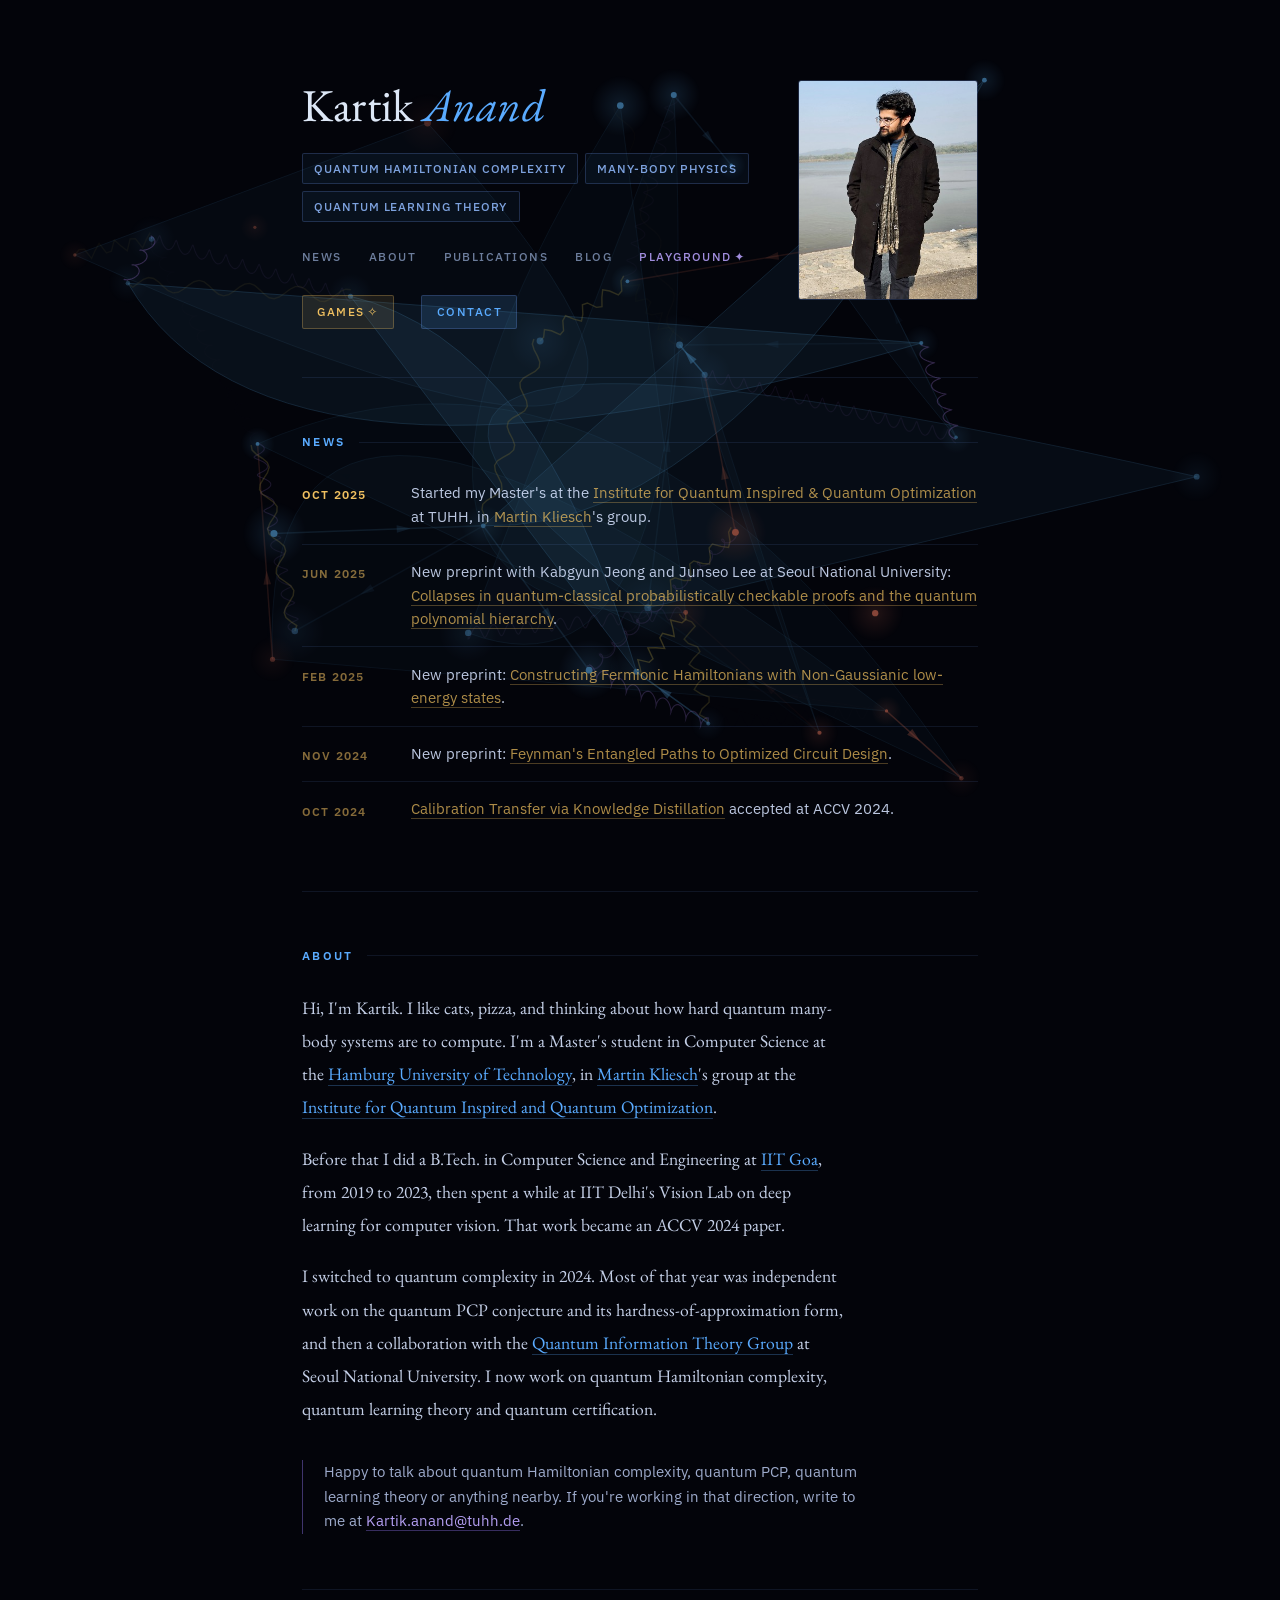
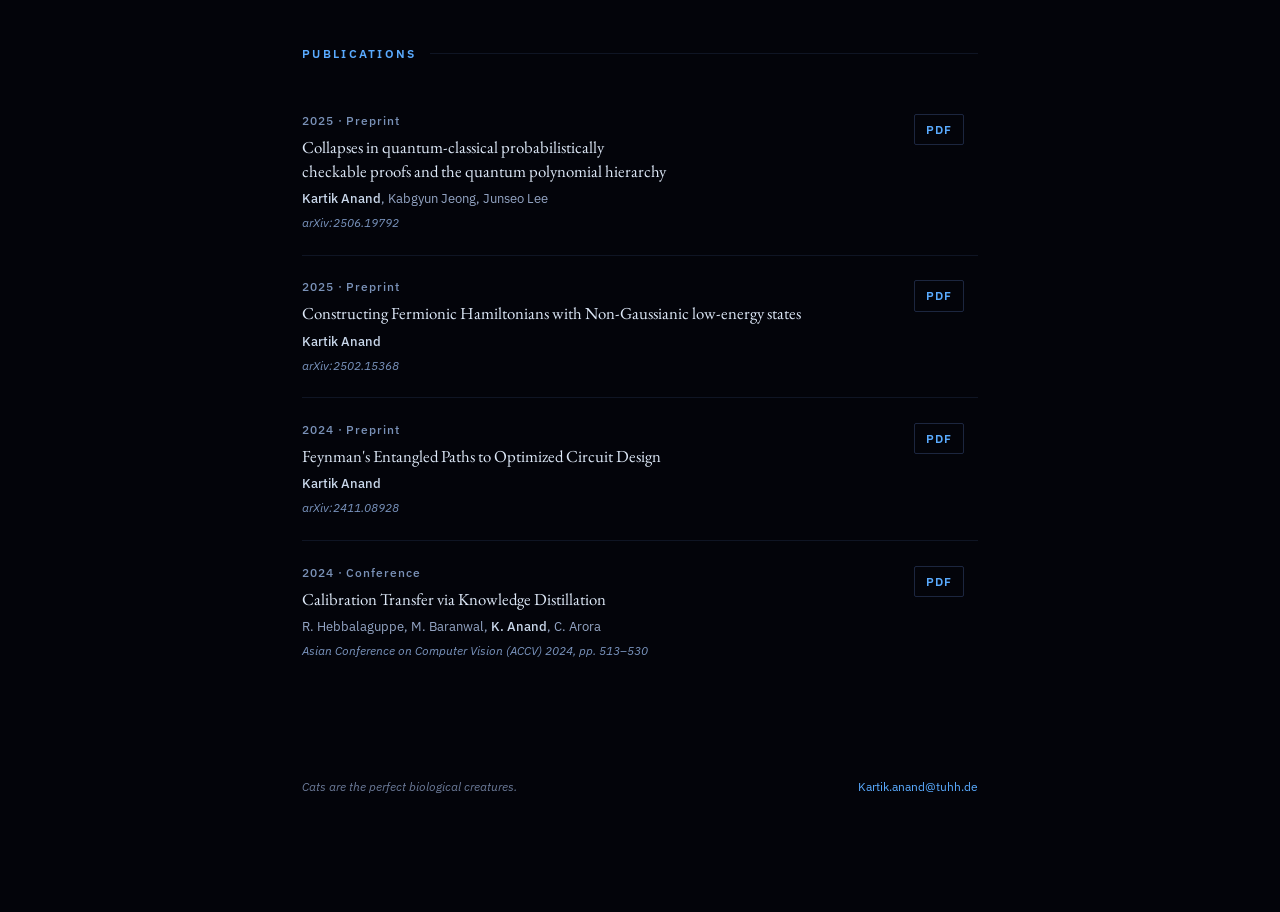
==== index.html @ d0d781cf "Rebuild the homepage around a dated news ledger Replace the five amber news cards with a two-column " ====
<!DOCTYPE html>
<html lang="en">
<head>
<meta charset="UTF-8">
<meta name="viewport" content="width=device-width, initial-scale=1.0">
<title>Kartik Anand · Quantum Complexity Theory</title>
<meta name="description" content="Kartik Anand, Master's student at TUHH in Martin Kliesch's group, working on quantum Hamiltonian complexity, quantum learning theory and quantum certification.">
<link rel="canonical" href="https://k-styles.github.io/">
<meta property="og:type" content="profile">
<meta property="og:title" content="Kartik Anand · Quantum Complexity Theory">
<meta property="og:description" content="Quantum Hamiltonian complexity, quantum learning theory and quantum certification. Master's student at TUHH.">
<meta property="og:url" content="https://k-styles.github.io/">
<meta property="og:image" content="https://k-styles.github.io/avatar.jpg">
<meta name="twitter:card" content="summary">
<link rel="icon" href="data:image/svg+xml,%3Csvg xmlns='http://www.w3.org/2000/svg' viewBox='0 0 32 32'%3E%3Ccircle cx='16' cy='16' r='15' fill='%2303040a'/%3E%3Ccircle cx='16' cy='16' r='3' fill='%235aabff'/%3E%3Cellipse cx='16' cy='16' rx='13' ry='5.5' fill='none' stroke='%235aabff' stroke-opacity='.55'/%3E%3Cellipse cx='16' cy='16' rx='13' ry='5.5' fill='none' stroke='%239c7cff' stroke-opacity='.55' transform='rotate(60 16 16)'/%3E%3Cellipse cx='16' cy='16' rx='13' ry='5.5' fill='none' stroke='%239c7cff' stroke-opacity='.35' transform='rotate(-60 16 16)'/%3E%3C/svg%3E">
<link rel="preconnect" href="https://fonts.googleapis.com">
<link rel="preconnect" href="https://fonts.gstatic.com" crossorigin>
<link href="https://fonts.googleapis.com/css2?family=EB+Garamond:ital,wght@0,400;0,500;0,600;1,400;1,500&family=IBM+Plex+Sans:ital,wght@0,300;0,400;0,500;0,600;1,400&family=IBM+Plex+Mono:wght@400;500&display=swap" rel="stylesheet">
<style>
*, *::before, *::after { box-sizing: border-box; margin: 0; padding: 0; }

:root {
  /* surface */
  --void: #03040a;
  --rule: rgba(120,160,255,0.11);
  --rule-bright: rgba(120,160,255,0.22);
  --rule-strong: rgba(120,160,255,0.38);

  /* ink: every value below clears 4.5:1 on --void */
  --star-bright: rgba(228,240,255,0.97);
  --star: rgba(215,228,255,0.92);
  --muted: rgba(172,197,242,0.62);

  /* accent */
  --quantum: #5aabff;
  --quantum-dim: rgba(90,171,255,0.15);
  --entangle: #9c7cff;
  --amber: #f0c060;
  --amber-soft: rgba(240,192,96,0.72);

  --serif: 'EB Garamond', Georgia, serif;
  --sans: 'IBM Plex Sans', system-ui, sans-serif;

  /* 11.52px: the floor for anything a reader has to act on or read */
  --micro: 0.72rem;

  --ease-out: cubic-bezier(0.16, 1, 0.3, 1);
}

html {
  scroll-behavior: smooth;
  caret-color: var(--quantum);
  scrollbar-color: rgba(90,171,255,0.28) var(--void);
  scrollbar-width: thin;
}

body {
  background: var(--void);
  color: var(--star);
  font-family: var(--sans);
  font-size: 15px;
  line-height: 1.7;
  min-height: 100vh;

  -webkit-font-smoothing: antialiased;
}

::selection { background: rgba(90,171,255,0.3); color: #f1f7ff; }

:focus-visible {
  outline: 2px solid var(--quantum);
  outline-offset: 3px;
  border-radius: 2px;
}

a { text-underline-offset: 0.18em; }

.skip-link {
  position: absolute;
  left: 1rem;
  top: -3rem;
  z-index: 10;
  padding: 0.5rem 0.9rem;
  font-size: var(--micro);
  letter-spacing: 0.1em;
  text-transform: uppercase;
  color: var(--quantum);
  background: #070b16;
  border: 1px solid var(--rule-strong);
  border-radius: 3px;
  text-decoration: none;
  transition: top 0.2s var(--ease-out);
}
.skip-link:focus { top: 1rem; }

#feynman-canvas {
  position: fixed;
  top: 0; left: 0;
  width: 100%; height: 100%;
  z-index: 0;
  pointer-events: none;
  opacity: 0.52;
}

.wrapper {
  position: relative;
  z-index: 1;
  max-width: 740px;
  margin: 0 auto;
  padding: 0 2rem 6rem;
}

/* ── HEADER ── */
header {
  padding: 5rem 0 3rem;
  border-bottom: 1px solid var(--rule);
}

.header-inner {
  display: grid;
  grid-template-columns: 1fr auto;
  gap: 2.4rem;
  align-items: start;
}

.name {
  font-family: var(--serif);
  font-size: 2.85rem;
  font-weight: 400;
  letter-spacing: 0.005em;
  color: var(--star-bright);
  line-height: 1.12;
}

.name em {
  font-style: italic;
  color: var(--quantum);
}

.photo-slot {
  width: 180px;
  height: 220px;
  border-radius: 3px;
  border: 1px solid var(--rule-bright);
  overflow: hidden;
  flex-shrink: 0;
}

.photo-slot img {
  width: 100%;
  height: 100%;
  object-fit: cover;
  display: block;
  filter: saturate(0.85) contrast(1.04);
}

.research-tags {
  display: flex;
  flex-wrap: wrap;
  gap: 0.45rem;
  margin-top: 1.4rem;
}

.tag {
  font-size: var(--micro);
  font-weight: 500;
  letter-spacing: 0.08em;
  text-transform: uppercase;
  padding: 0.28rem 0.7rem;
  border: 1px solid var(--rule-bright);
  border-radius: 2px;
  color: rgba(146,186,255,0.86);
  background: rgba(90,171,255,0.05);
}

nav {
  display: flex;
  align-items: center;
  gap: 1.7rem;
  padding: 1.6rem 0 0;
  flex-wrap: wrap;
}
nav a {
  font-size: 0.76rem;
  font-weight: 500;
  letter-spacing: 0.12em;
  text-transform: uppercase;
  color: var(--muted);
  text-decoration: none;
  transition: color 0.2s;
}
nav a:hover { color: var(--quantum); }
nav a.nav-fun { color: rgba(186,163,255,0.86); }
nav a.nav-fun:hover { color: var(--entangle); }

/* Games and Contact share one pill geometry so they read as the same kind of
   control. Games keeps the warm accent; Contact keeps the blue. */
nav a.nav-games,
nav a.nav-contact {
  border: 1px solid var(--rule-bright);
  border-radius: 2px;
  padding: 0.35rem 0.9rem;
  transition: background 0.2s, border-color 0.2s, color 0.2s;
}
nav a.nav-games {
  color: var(--amber);
  border-color: rgba(240,192,96,0.28);
  background: rgba(240,192,96,0.10);
}
nav a.nav-games:hover {
  background: rgba(240,192,96,0.2);
  border-color: rgba(240,192,96,0.55);
  color: #ffe0a8;
}
nav a.nav-contact {
  color: var(--quantum);
  background: var(--quantum-dim);
}
nav a.nav-contact:hover {
  background: rgba(90,171,255,0.28);
  border-color: var(--quantum);
  color: #dbeeff;
}

/* ── SECTIONS ── */
section {
  padding: 3.4rem 0;
  border-bottom: 1px solid var(--rule);
}
section:last-of-type { border-bottom: none; }

.section-label {
  font-family: var(--sans);
  font-size: var(--micro);
  font-weight: 600;
  letter-spacing: 0.2em;
  text-transform: uppercase;
  color: var(--quantum);
  margin-bottom: 1.6rem;
  display: flex;
  align-items: center;
  gap: 0.85rem;
}
.section-label::after {
  content: '';
  height: 1px;
  flex: 1;
  background: var(--rule);
}

/* ── NEWS ──
   A dated ledger, not a stack of boxes. The date column is the structure;
   amber marks recency and fades as entries get older. */
.news { list-style: none; }

.news li {
  display: grid;
  grid-template-columns: 5.4rem 1fr;
  gap: 0 1.4rem;
  padding: 0.95rem 0;
  border-top: 1px solid var(--rule);
}
.news li:first-child { border-top: none; padding-top: 0.2rem; }

.news-date {
  font-size: var(--micro);
  font-weight: 600;
  letter-spacing: 0.1em;
  text-transform: uppercase;
  font-variant-numeric: tabular-nums;
  color: rgba(240,192,96,0.55);
  white-space: nowrap;
  padding-top: 0.28rem;
}
.news li:first-child .news-date { color: var(--amber); }

.news-text {
  font-size: 0.92rem;
  color: rgba(215,228,255,0.87);
  line-height: 1.62;
}
.news-text a {
  color: var(--amber-soft);
  text-decoration: none;
  border-bottom: 1px solid rgba(240,192,96,0.3);
  transition: color 0.2s, border-color 0.2s;
}
.news-text a:hover { color: var(--amber); border-color: var(--amber); }

/* ── ABOUT ── */
.about-body {
  font-family: var(--serif);
  font-size: 1.1rem;
  line-height: 1.88;
  color: rgba(217,230,255,0.9);
  max-width: 68ch;
}
.about-body p + p { margin-top: 1.15rem; }
.about-body a {
  color: var(--quantum);
  text-decoration: none;
  border-bottom: 1px solid rgba(90,171,255,0.28);
  transition: border-color 0.2s;
}
.about-body a:hover { border-color: var(--quantum); }

.collab {
  margin-top: 2.2rem;
  padding-left: 1.3rem;
  border-left: 1px solid rgba(156,124,255,0.4);
  font-size: 0.92rem;
  line-height: 1.68;
  color: rgba(192,208,246,0.82);
  max-width: 62ch;
}
.collab a {
  color: rgba(190,168,255,0.95);
  text-decoration: none;
  border-bottom: 1px solid rgba(156,124,255,0.35);
  transition: border-color 0.2s;
}
.collab a:hover { border-color: var(--entangle); }

/* ── PUBLICATIONS ── */
.pub-item {
  padding: 1.35rem 0.9rem 1.35rem 0;
  border-bottom: 1px solid var(--rule);
  display: grid;
  grid-template-columns: 1fr auto;
  gap: 0.5rem 1.4rem;
  align-items: start;
  transition: background 0.25s;
}
.pub-item:last-child { border-bottom: none; }
.pub-item:hover { background: rgba(90,171,255,0.035); }

.pub-year {
  font-size: var(--micro);
  font-weight: 500;
  letter-spacing: 0.08em;
  font-variant-numeric: tabular-nums;
  color: rgba(163,193,243,0.75);
  margin-bottom: 0.35rem;
}
.pub-title {
  font-family: var(--serif);
  font-size: 1.05rem;
  color: var(--star-bright);
  line-height: 1.42;
  text-decoration: none;
  display: block;
  margin-bottom: 0.34rem;
  transition: color 0.2s;
  text-wrap: balance;
}
.pub-title:hover { color: var(--quantum); }

.pub-authors {
  font-size: 0.82rem;
  color: rgba(190,212,250,0.78);
  line-height: 1.45;
}
.pub-authors strong {
  color: rgba(219,234,255,0.92);
  font-weight: 500;
}
.pub-venue {
  font-size: 0.78rem;
  color: rgba(152,185,236,0.8);
  margin-top: 0.24rem;
  font-style: italic;
  font-variant-numeric: tabular-nums;
}

.pdf-link {
  font-size: var(--micro);
  font-weight: 600;
  letter-spacing: 0.1em;
  text-transform: uppercase;
  color: var(--quantum);
  text-decoration: none;
  border: 1px solid var(--rule-bright);
  padding: 0.3rem 0.66rem;
  border-radius: 2px;
  white-space: nowrap;
  transition: background 0.2s, border-color 0.2s;
  align-self: start;
  margin-top: 0.2rem;
}
.pdf-link:hover {
  background: var(--quantum-dim);
  border-color: var(--quantum);
}

/* ── FOOTER ── */
footer {
  padding: 2.4rem 0 1.2rem;
  display: flex;
  justify-content: space-between;
  align-items: baseline;
  flex-wrap: wrap;
  gap: 0.8rem;
  font-size: 0.78rem;
  color: rgba(172,197,242,0.62);
}
footer a { color: var(--quantum); text-decoration: none; border-bottom: 1px solid transparent; }
footer a:hover { border-color: var(--quantum); }
.cat-note { font-style: italic; }

::-webkit-scrollbar { width: 5px; }
::-webkit-scrollbar-track { background: var(--void); }
::-webkit-scrollbar-thumb { background: rgba(90,171,255,0.28); border-radius: 3px; }
::-webkit-scrollbar-thumb:hover { background: rgba(90,171,255,0.45); }

/* One authored entrance, on the masthead only. */
@keyframes rise {
  from { opacity: 0; transform: translateY(14px); }
  to   { opacity: 1; transform: none; }
}
header > .header-inner { animation: rise 0.9s var(--ease-out) both; }

@media (max-width: 580px) {
  /* The field has the same 34 vertices whatever the viewport, so it reads far
     denser behind a phone-width column. */
  #feynman-canvas { opacity: 0.32; }
  .wrapper { padding: 0 1.25rem 4rem; }
  .header-inner { grid-template-columns: 1fr; }
  header { padding-top: 3.2rem; }
  .photo-slot { display: none; }
  .name { font-size: 2.1rem; }
  nav { gap: 1.1rem 1.4rem; }
  .news li { grid-template-columns: 1fr; gap: 0.35rem; }
  .news-date { padding-top: 0; }
  .pub-item { grid-template-columns: 1fr; padding-right: 0; }
  .pdf-link { justify-self: start; }
  footer { flex-direction: column; align-items: flex-start; }
}

@media (prefers-reduced-motion: reduce) {
  html { scroll-behavior: auto; }
  #feynman-canvas { display: none; }
  header > .header-inner { animation: none; }
  * { transition-duration: 0.01ms !important; }
}
</style>
</head>
<body>
<a class="skip-link" href="#main">Skip to content</a>
<canvas id="feynman-canvas" aria-hidden="true"></canvas>

<div class="wrapper">

  <header>
    <div class="header-inner">
      <div>
        <h1 class="name">Kartik <em>Anand</em></h1>
        <div class="research-tags">
          <span class="tag">Quantum Hamiltonian Complexity</span>
          <span class="tag">Many-Body Physics</span>
          <span class="tag">Quantum Learning Theory</span>
        </div>
        <nav aria-label="Primary">
          <a href="#news">News</a>
          <a href="#about">About</a>
          <a href="#publications">Publications</a>
          <a href="blogs.html">Blog</a>
          <a href="frustration.html" class="nav-fun">Playground&#8202;&#10022;</a>
          <a href="saltmere/" class="nav-games">Games&#8202;&#10023;</a>
          <a href="mailto:Kartik.anand@tuhh.de" class="nav-contact">Contact</a>
        </nav>
      </div>

      <div class="photo-slot">
        <img src="./avatar.jpg" alt="Kartik Anand" width="180" height="220">
      </div>
    </div>
  </header>

  <main id="main">

  <!-- NEWS -->
  <section id="news" aria-labelledby="news-h">
    <h2 class="section-label" id="news-h">News</h2>

    <ol class="news">
      <li>
        <time class="news-date" datetime="2025-10">Oct 2025</time>
        <p class="news-text">
          Started my Master's at the <a href="https://www.tuhh.de/quantum/" target="_blank" rel="noopener">Institute for Quantum Inspired &amp; Quantum Optimization</a> at TUHH, in <a href="http://www.mkliesch.eu" target="_blank" rel="noopener">Martin Kliesch</a>'s group.
        </p>
      </li>
      <li>
        <time class="news-date" datetime="2025-06">Jun 2025</time>
        <p class="news-text">
          New preprint with Kabgyun Jeong and Junseo Lee at Seoul National University: <a href="https://arxiv.org/abs/2506.19792" target="_blank" rel="noopener">Collapses in quantum-classical probabilistically checkable proofs and the quantum polynomial hierarchy</a>.
        </p>
      </li>
      <li>
        <time class="news-date" datetime="2025-02">Feb 2025</time>
        <p class="news-text">
          New preprint: <a href="https://arxiv.org/abs/2502.15368" target="_blank" rel="noopener">Constructing Fermionic Hamiltonians with Non-Gaussianic low-energy states</a>.
        </p>
      </li>
      <li>
        <time class="news-date" datetime="2024-11">Nov 2024</time>
        <p class="news-text">
          New preprint: <a href="https://arxiv.org/abs/2411.08928" target="_blank" rel="noopener">Feynman's Entangled Paths to Optimized Circuit Design</a>.
        </p>
      </li>
      <li>
        <time class="news-date" datetime="2024-10">Oct 2024</time>
        <p class="news-text">
          <a href="https://openaccess.thecvf.com/content/ACCV2024/papers/Hebbalaguppe_Calibration_Transfer_via_Knowledge_Distillation_ACCV_2024_paper.pdf" target="_blank" rel="noopener">Calibration Transfer via Knowledge Distillation</a> accepted at ACCV 2024.
        </p>
      </li>
    </ol>
  </section>

  <!-- ABOUT -->
  <section id="about" aria-labelledby="about-h">
    <h2 class="section-label" id="about-h">About</h2>
    <div class="about-body">
      <p>Hi, I'm Kartik. I like cats, pizza, and thinking about how hard quantum many-body systems are to compute. I'm a Master's student in Computer Science at the <a href="https://www.tuhh.de" target="_blank" rel="noopener">Hamburg University of Technology</a>, in <a href="http://www.mkliesch.eu" target="_blank" rel="noopener">Martin Kliesch</a>'s group at the <a href="https://www.tuhh.de/quantum/" target="_blank" rel="noopener">Institute for Quantum Inspired and Quantum Optimization</a>.</p>
      <p>
        Before that I did a B.Tech. in Computer Science and Engineering at
        <a href="https://iitgoa.ac.in" target="_blank" rel="noopener">IIT Goa</a>, from 2019 to 2023, then spent a while at
        IIT Delhi's Vision Lab on deep learning for computer vision. That work became an ACCV 2024 paper.
      </p>
      <p>
        I switched to quantum complexity in 2024. Most of that year was independent work on the
        quantum PCP conjecture and its hardness-of-approximation form, and then a collaboration with the
        <a href="https://qit.snu.ac.kr" target="_blank" rel="noopener">Quantum Information Theory Group</a>
        at Seoul National University. I now work on quantum Hamiltonian complexity, quantum learning
        theory and quantum certification.
      </p>
    </div>

    <p class="collab">
      Happy to talk about quantum Hamiltonian complexity, quantum PCP, quantum learning theory or
      anything nearby. If you're working in that direction, write to me at
      <a href="mailto:Kartik.anand@tuhh.de">Kartik.anand@tuhh.de</a>.
    </p>
  </section>

  <!-- PUBLICATIONS -->
  <section id="publications" aria-labelledby="pubs-h">
    <h2 class="section-label" id="pubs-h">Publications</h2>

    <div class="pub-item">
      <div>
        <div class="pub-year">2025 · Preprint</div>
        <a class="pub-title" href="https://arxiv.org/abs/2506.19792" target="_blank" rel="noopener">
          Collapses in quantum-classical probabilistically checkable proofs and the quantum polynomial hierarchy
        </a>
        <div class="pub-authors"><strong>Kartik Anand</strong>, Kabgyun Jeong, Junseo Lee</div>
        <div class="pub-venue">arXiv:2506.19792</div>
      </div>
      <a class="pdf-link" href="https://arxiv.org/pdf/2506.19792v2.pdf" target="_blank" rel="noopener" aria-label="PDF: Collapses in quantum-classical probabilistically checkable proofs">PDF</a>
    </div>

    <div class="pub-item">
      <div>
        <div class="pub-year">2025 · Preprint</div>
        <a class="pub-title" href="https://arxiv.org/abs/2502.15368" target="_blank" rel="noopener">
          Constructing Fermionic Hamiltonians with Non-Gaussianic low-energy states
        </a>
        <div class="pub-authors"><strong>Kartik Anand</strong></div>
        <div class="pub-venue">arXiv:2502.15368</div>
      </div>
      <a class="pdf-link" href="https://arxiv.org/pdf/2502.15368.pdf" target="_blank" rel="noopener" aria-label="PDF: Constructing Fermionic Hamiltonians with Non-Gaussianic low-energy states">PDF</a>
    </div>

    <div class="pub-item">
      <div>
        <div class="pub-year">2024 · Preprint</div>
        <a class="pub-title" href="https://arxiv.org/abs/2411.08928" target="_blank" rel="noopener">
          Feynman's Entangled Paths to Optimized Circuit Design
        </a>
        <div class="pub-authors"><strong>Kartik Anand</strong></div>
        <div class="pub-venue">arXiv:2411.08928</div>
      </div>
      <a class="pdf-link" href="https://arxiv.org/pdf/2411.08928.pdf" target="_blank" rel="noopener" aria-label="PDF: Feynman's Entangled Paths to Optimized Circuit Design">PDF</a>
    </div>

    <div class="pub-item">
      <div>
        <div class="pub-year">2024 · Conference</div>
        <a class="pub-title" href="https://openaccess.thecvf.com/content/ACCV2024/papers/Hebbalaguppe_Calibration_Transfer_via_Knowledge_Distillation_ACCV_2024_paper.pdf" target="_blank" rel="noopener">
          Calibration Transfer via Knowledge Distillation
        </a>
        <div class="pub-authors">R. Hebbalaguppe, M. Baranwal, <strong>K. Anand</strong>, C. Arora</div>
        <div class="pub-venue">Asian Conference on Computer Vision (ACCV) 2024, pp. 513–530</div>
      </div>
      <a class="pdf-link" href="https://openaccess.thecvf.com/content/ACCV2024/papers/Hebbalaguppe_Calibration_Transfer_via_Knowledge_Distillation_ACCV_2024_paper.pdf" target="_blank" rel="noopener" aria-label="PDF: Calibration Transfer via Knowledge Distillation">PDF</a>
    </div>

  </section>

  </main>

  <footer>
    <span class="cat-note">Cats are the perfect biological creatures.</span>
    <span><a href="mailto:Kartik.anand@tuhh.de">Kartik.anand@tuhh.de</a></span>
  </footer>

</div>

<script>
(function () {
  const canvas = document.getElementById('feynman-canvas');
  const ctx = canvas.getContext('2d');
  let W, H, t = 0, rafId = null;

  const N_VERTICES = 34;
  const FERMION_COLOR = [100, 190, 255];
  const ANTIFERM_COLOR = [255, 130, 100];
  const PHOTON_COLOR  = [255, 225, 90];
  const GLUON_COLOR   = [190, 140, 255];
  const ANNIHIL_COLOR = [255, 200, 80];

  let vertices = [], propagators = [], loops = [], events = [];

  function rgba(c, a) { return `rgba(${c[0]},${c[1]},${c[2]},${a})`; }

  function resize() {
    W = canvas.width  = window.innerWidth;
    H = canvas.height = window.innerHeight;
    build();
  }

  function build() {
    vertices = []; propagators = []; loops = []; events = [];
    const margin = 60;
    for (let i = 0; i < N_VERTICES; i++) {
      const isAnti = Math.random() < 0.35;
      vertices.push({
        x: margin + Math.random() * (W - margin * 2),
        y: margin + Math.random() * (H - margin * 2),
        vx: (Math.random() - 0.5) * 0.22,
        vy: (Math.random() - 0.5) * 0.22,
        phase: Math.random() * Math.PI * 2,
        r: Math.random() * 2.2 + 1.4,
        anti: isAnti,
        life: 1,
        born: t,
      });
    }
    for (let i = 0; i < vertices.length; i++) {
      for (let j = i + 1; j < vertices.length; j++) {
        const dx = vertices[j].x - vertices[i].x;
        const dy = vertices[j].y - vertices[i].y;
        const d  = Math.sqrt(dx*dx + dy*dy);
        if (d < 260 && Math.random() < 0.4) {
          const k = Math.random();
          propagators.push({
            a: i, b: j,
            type: k < 0.4 ? 'fermion' : k < 0.68 ? 'photon' : 'gluon',
            phase: Math.random() * Math.PI * 2,
          });
        }
      }
    }
    for (let i = 0; i < vertices.length - 2; i += 3) {
      loops.push({ a: i, b: i+1, c: i+2, phase: Math.random() * Math.PI * 2 });
    }
  }

  /* spawn a pair-creation or annihilation event */
  function spawnEvent(x, y, kind) {
    events.push({ x, y, kind, birth: t, life: 80 });
  }

  /* ─── WIGGLE (photon) ─── */
  function drawWiggle(ax, ay, bx, by, amp, freq, alpha, col) {
    const dx = bx-ax, dy = by-ay;
    const len = Math.sqrt(dx*dx+dy*dy);
    if (len < 6) return;
    const nx = -dy/len, ny = dx/len;
    const steps = Math.max(4, Math.floor(len/5));
    ctx.beginPath(); ctx.moveTo(ax, ay);
    for (let s = 1; s <= steps; s++) {
      const f = s/steps;
      const wave = amp * Math.sin(f * Math.PI * freq + t * 0.05);
      ctx.lineTo(ax + dx*f + nx*wave, ay + dy*f + ny*wave);
    }
    ctx.strokeStyle = rgba(col, alpha);
    ctx.lineWidth = 1.4; ctx.stroke();
  }

  /* ─── SPRING (gluon) ─── */
  function drawSpring(ax, ay, bx, by, alpha) {
    const dx = bx-ax, dy = by-ay;
    const len = Math.sqrt(dx*dx+dy*dy);
    if (len < 6) return;
    const nx = -dy/len, ny = dx/len;
    const coils = Math.max(3, Math.floor(len/16));
    ctx.beginPath(); ctx.moveTo(ax, ay);
    for (let i = 0; i <= coils*18; i++) {
      const f = i/(coils*18);
      const ang = f * Math.PI * 2 * coils + t * 0.04;
      ctx.lineTo(ax + dx*f + nx*Math.cos(ang)*6, ay + dy*f + ny*Math.sin(ang)*6);
    }
    ctx.strokeStyle = rgba(GLUON_COLOR, alpha);
    ctx.lineWidth = 1.1; ctx.stroke();
  }

  /* ─── FERMION (arrow line) ─── */
  function drawFermion(ax, ay, bx, by, alpha, anti) {
    const col = anti ? ANTIFERM_COLOR : FERMION_COLOR;
    const dx = bx-ax, dy = by-ay;
    const len = Math.sqrt(dx*dx+dy*dy);
    if (len < 6) return;
    ctx.beginPath(); ctx.moveTo(ax, ay); ctx.lineTo(bx, by);
    ctx.strokeStyle = rgba(col, alpha);
    ctx.lineWidth = 1.5; ctx.stroke();
    /* arrowhead */
    const f = anti ? 0.38 : 0.62;
    const mx = ax + dx*f, my = ay + dy*f;
    const ux = dx/len, uy = dy/len, hs = 7;
    ctx.beginPath();
    ctx.moveTo(mx + ux*hs, my + uy*hs);
    ctx.lineTo(mx - ux*hs - uy*hs*0.55, my - uy*hs + ux*hs*0.55);
    ctx.lineTo(mx - ux*hs + uy*hs*0.55, my - uy*hs - ux*hs*0.55);
    ctx.closePath();
    ctx.fillStyle = rgba(col, alpha); ctx.fill();
  }

  /* ─── VERTEX ─── */
  function drawVertex(v, alpha) {
    const col = v.anti ? ANTIFERM_COLOR : FERMION_COLOR;
    /* outer glow */
    const grad = ctx.createRadialGradient(v.x, v.y, 0, v.x, v.y, v.r * 9);
    grad.addColorStop(0, rgba(col, alpha * 0.35));
    grad.addColorStop(1, rgba(col, 0));
    ctx.beginPath(); ctx.arc(v.x, v.y, v.r * 9, 0, Math.PI*2);
    ctx.fillStyle = grad; ctx.fill();
    /* core */
    ctx.beginPath(); ctx.arc(v.x, v.y, v.r, 0, Math.PI*2);
    ctx.fillStyle = rgba(col, Math.min(1, alpha * 1.6)); ctx.fill();
  }

  /* ─── LOOP ─── */
  function drawLoop(lp) {
    const va = vertices[lp.a], vb = vertices[lp.b], vc = vertices[lp.c];
    const pulse = 0.5 + 0.5 * Math.sin(t * 0.015 + lp.phase);
    const alpha = 0.05 + 0.08 * pulse;
    ctx.beginPath();
    ctx.moveTo(va.x, va.y);
    ctx.quadraticCurveTo(vb.x, vb.y, vc.x, vc.y);
    ctx.quadraticCurveTo((va.x+vc.x)*0.5, (va.y+vc.y)*0.5, va.x, va.y);
    ctx.fillStyle = rgba(FERMION_COLOR, alpha); ctx.fill();
    ctx.strokeStyle = rgba(FERMION_COLOR, alpha * 3);
    ctx.lineWidth = 0.8; ctx.stroke();
  }

  /* ─── CREATION / ANNIHILATION EVENT ─── */
  function drawEvent(e) {
    const age = t - e.birth;
    const progress = age / e.life;
    let alpha = progress < 0.3
      ? progress / 0.3
      : 1 - (progress - 0.3) / 0.7;
    alpha *= 0.72;
    const burst = progress * 55;

    if (e.kind === 'annihilation') {
      /* two particles spiraling inward → flash */
      for (let i = 0; i < 2; i++) {
        const sign = i === 0 ? 1 : -1;
        const px = e.x + sign * Math.cos(progress * Math.PI * 3) * (1-progress) * 40;
        const py = e.y + sign * Math.sin(progress * Math.PI * 3) * (1-progress) * 40;
        ctx.beginPath(); ctx.arc(px, py, 4*(1-progress)+1, 0, Math.PI*2);
        ctx.fillStyle = rgba(i===0 ? FERMION_COLOR : ANTIFERM_COLOR, alpha*0.9);
        ctx.fill();
      }
      /* flash at center */
      if (progress > 0.4) {
        const fa = (1-progress) * alpha * 1.4;
        const grad = ctx.createRadialGradient(e.x, e.y, 0, e.x, e.y, burst);
        grad.addColorStop(0, rgba(ANNIHIL_COLOR, fa));
        grad.addColorStop(0.4, rgba([255,160,60], fa*0.5));
        grad.addColorStop(1, rgba(ANNIHIL_COLOR, 0));
        ctx.beginPath(); ctx.arc(e.x, e.y, burst, 0, Math.PI*2);
        ctx.fillStyle = grad; ctx.fill();
        /* photon wiggles shooting out */
        for (let k = 0; k < 3; k++) {
          const ang = (k / 3) * Math.PI * 2 + progress * 2;
          const ex = e.x + Math.cos(ang) * burst;
          const ey = e.y + Math.sin(ang) * burst;
          drawWiggle(e.x, e.y, ex, ey, 5, 6, fa * 0.8, PHOTON_COLOR);
        }
      }
    } else {
      /* pair creation: flash → two particles diverging */
      if (progress < 0.45) {
        const fa = alpha * 1.2;
        const grad = ctx.createRadialGradient(e.x, e.y, 0, e.x, e.y, burst * 0.8);
        grad.addColorStop(0, rgba(ANNIHIL_COLOR, fa));
        grad.addColorStop(1, rgba(ANNIHIL_COLOR, 0));
        ctx.beginPath(); ctx.arc(e.x, e.y, burst * 0.8, 0, Math.PI*2);
        ctx.fillStyle = grad; ctx.fill();
      } else {
        const p2 = (progress - 0.45) / 0.55;
        for (let i = 0; i < 2; i++) {
          const sign = i === 0 ? 1 : -1;
          const ang = e.angle + sign * 0.5;
          const px = e.x + Math.cos(ang) * p2 * 60;
          const py = e.y + Math.sin(ang) * p2 * 60;
          ctx.beginPath(); ctx.arc(px, py, 3.5*alpha+1, 0, Math.PI*2);
          ctx.fillStyle = rgba(i===0 ? FERMION_COLOR : ANTIFERM_COLOR, alpha);
          ctx.fill();
          /* trail */
          ctx.beginPath(); ctx.moveTo(e.x, e.y); ctx.lineTo(px, py);
          ctx.strokeStyle = rgba(i===0 ? FERMION_COLOR : ANTIFERM_COLOR, alpha*0.4);
          ctx.lineWidth = 1; ctx.stroke();
        }
      }
    }
  }

  /* ─── DRAW ─── */
  function draw() {
    rafId = requestAnimationFrame(draw);
    t++;
    ctx.clearRect(0, 0, W, H);

    /* random events */
    if (t % 180 === 0) {
      const x = 80 + Math.random() * (W - 160);
      const y = 80 + Math.random() * (H - 160);
      const kind = Math.random() < 0.5 ? 'annihilation' : 'creation';
      spawnEvent(x, y, kind);
      if (kind === 'creation') events[events.length-1].angle = Math.random() * Math.PI * 2;
    }

    for (const lp of loops) drawLoop(lp);

    for (const p of propagators) {
      const va = vertices[p.a], vb = vertices[p.b];
      const dx = vb.x - va.x, dy = vb.y - va.y;
      const dist = Math.sqrt(dx*dx + dy*dy);
      if (dist > 340) continue;
      const fade = 1 - dist/340;
      const pulse = 0.5 + 0.5 * Math.sin(t * 0.014 + p.phase);
      const alpha = fade * pulse * 0.7;
      if (p.type === 'fermion') {
        const useAnti = vertices[p.a].anti;
        drawFermion(va.x, va.y, vb.x, vb.y, alpha, useAnti);
      } else if (p.type === 'photon') {
        drawWiggle(va.x, va.y, vb.x, vb.y, 7, 9, alpha, PHOTON_COLOR);
      } else {
        drawSpring(va.x, va.y, vb.x, vb.y, alpha);
      }
    }

    for (const v of vertices) {
      const pulse = 0.5 + 0.5 * Math.sin(t * 0.018 + v.phase);
      drawVertex(v, 0.3 + 0.4 * pulse);
      v.x += v.vx + Math.sin(t * 0.0009 + v.phase) * 0.1;
      v.y += v.vy + Math.cos(t * 0.0009 + v.phase * 1.3) * 0.1;
      if (v.x < -80) v.x = W + 80;
      if (v.x > W+80) v.x = -80;
      if (v.y < -80) v.y = H + 80;
      if (v.y > H+80) v.y = -80;
    }

    events = events.filter(e => t - e.birth < e.life);
    for (const e of events) drawEvent(e);
  }

  /* The field is ambient: it should not burn a core in a background tab, and it
     should not run at all for a reader who asked for less motion. */
  const reduced = window.matchMedia('(prefers-reduced-motion: reduce)');

  function start() {
    if (rafId === null && !reduced.matches && !document.hidden) rafId = requestAnimationFrame(draw);
  }
  function stop() {
    if (rafId !== null) { cancelAnimationFrame(rafId); rafId = null; }
  }

  let resizeTimer;
  window.addEventListener('resize', function () {
    clearTimeout(resizeTimer);
    resizeTimer = setTimeout(resize, 150);
  });
  document.addEventListener('visibilitychange', function () {
    document.hidden ? stop() : start();
  });
  reduced.addEventListener('change', function () {
    reduced.matches ? stop() : start();
  });

  resize();
  start();
})();
</script>
</body>
</html>
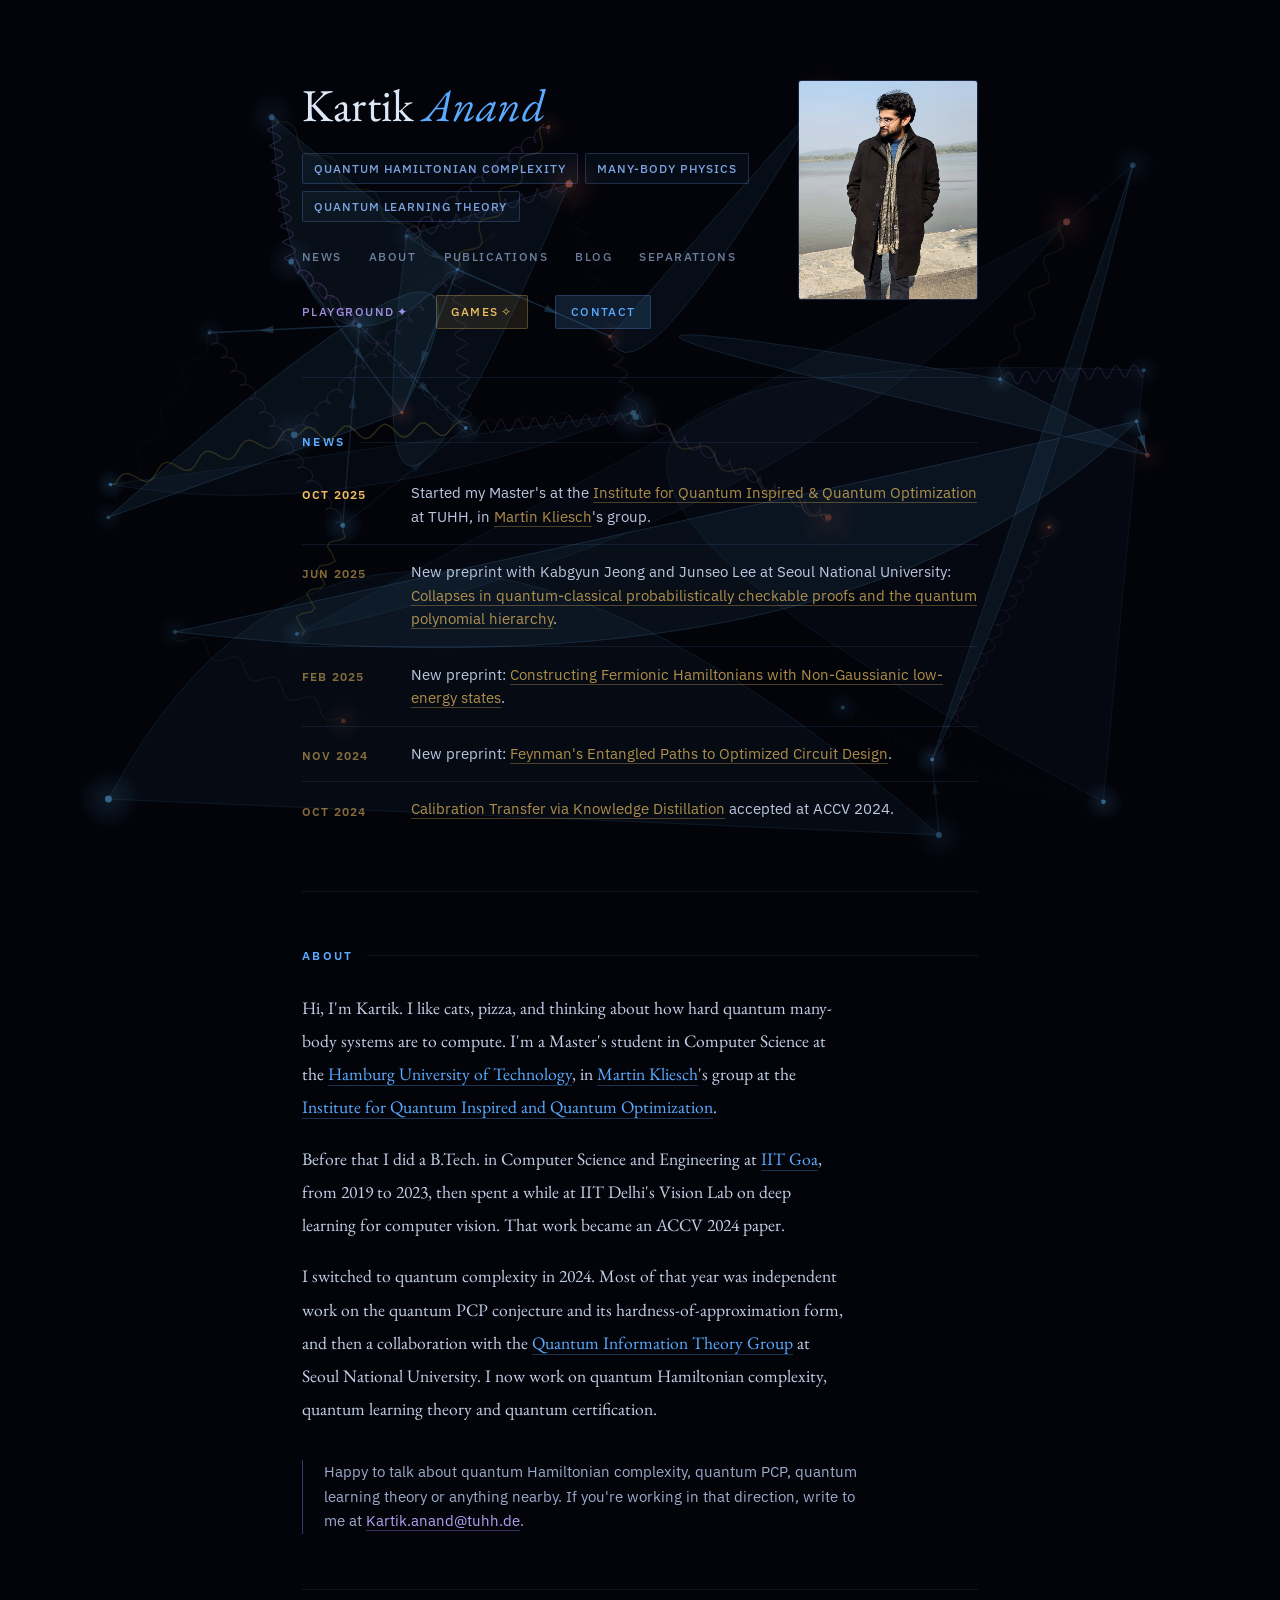
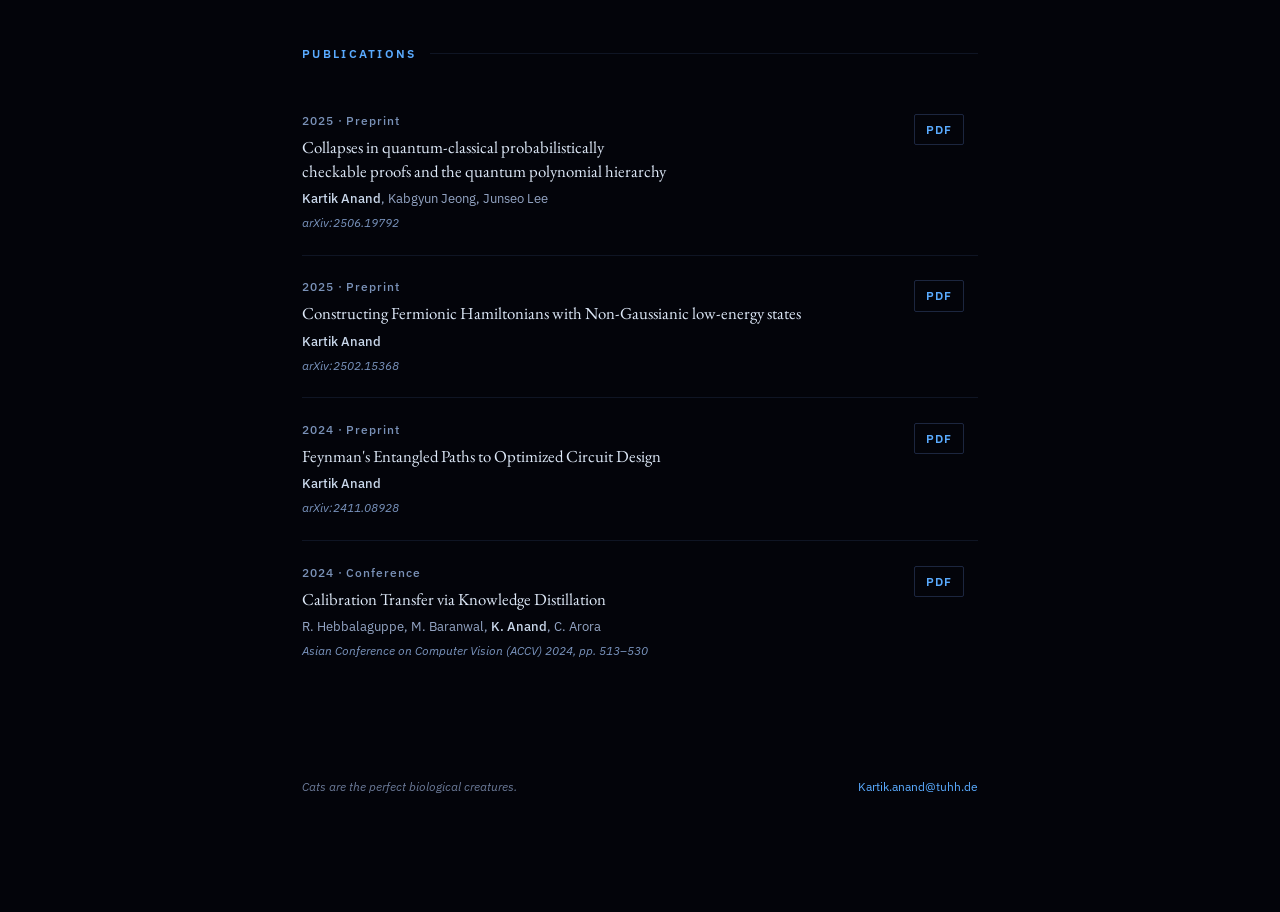
==== commit 3f4db03d: "Add a Separations section with four interactive explainers New page, separations.html, linked from t" ====
--- a/index.html
+++ b/index.html
@@ -464,6 +464,7 @@
           <a href="#about">About</a>
           <a href="#publications">Publications</a>
           <a href="blogs.html">Blog</a>
+          <a href="separations.html">Separations</a>
           <a href="frustration.html" class="nav-fun">Playground&#8202;&#10022;</a>
           <a href="saltmere/" class="nav-games">Games&#8202;&#10023;</a>
           <a href="mailto:Kartik.anand@tuhh.de" class="nav-contact">Contact</a>
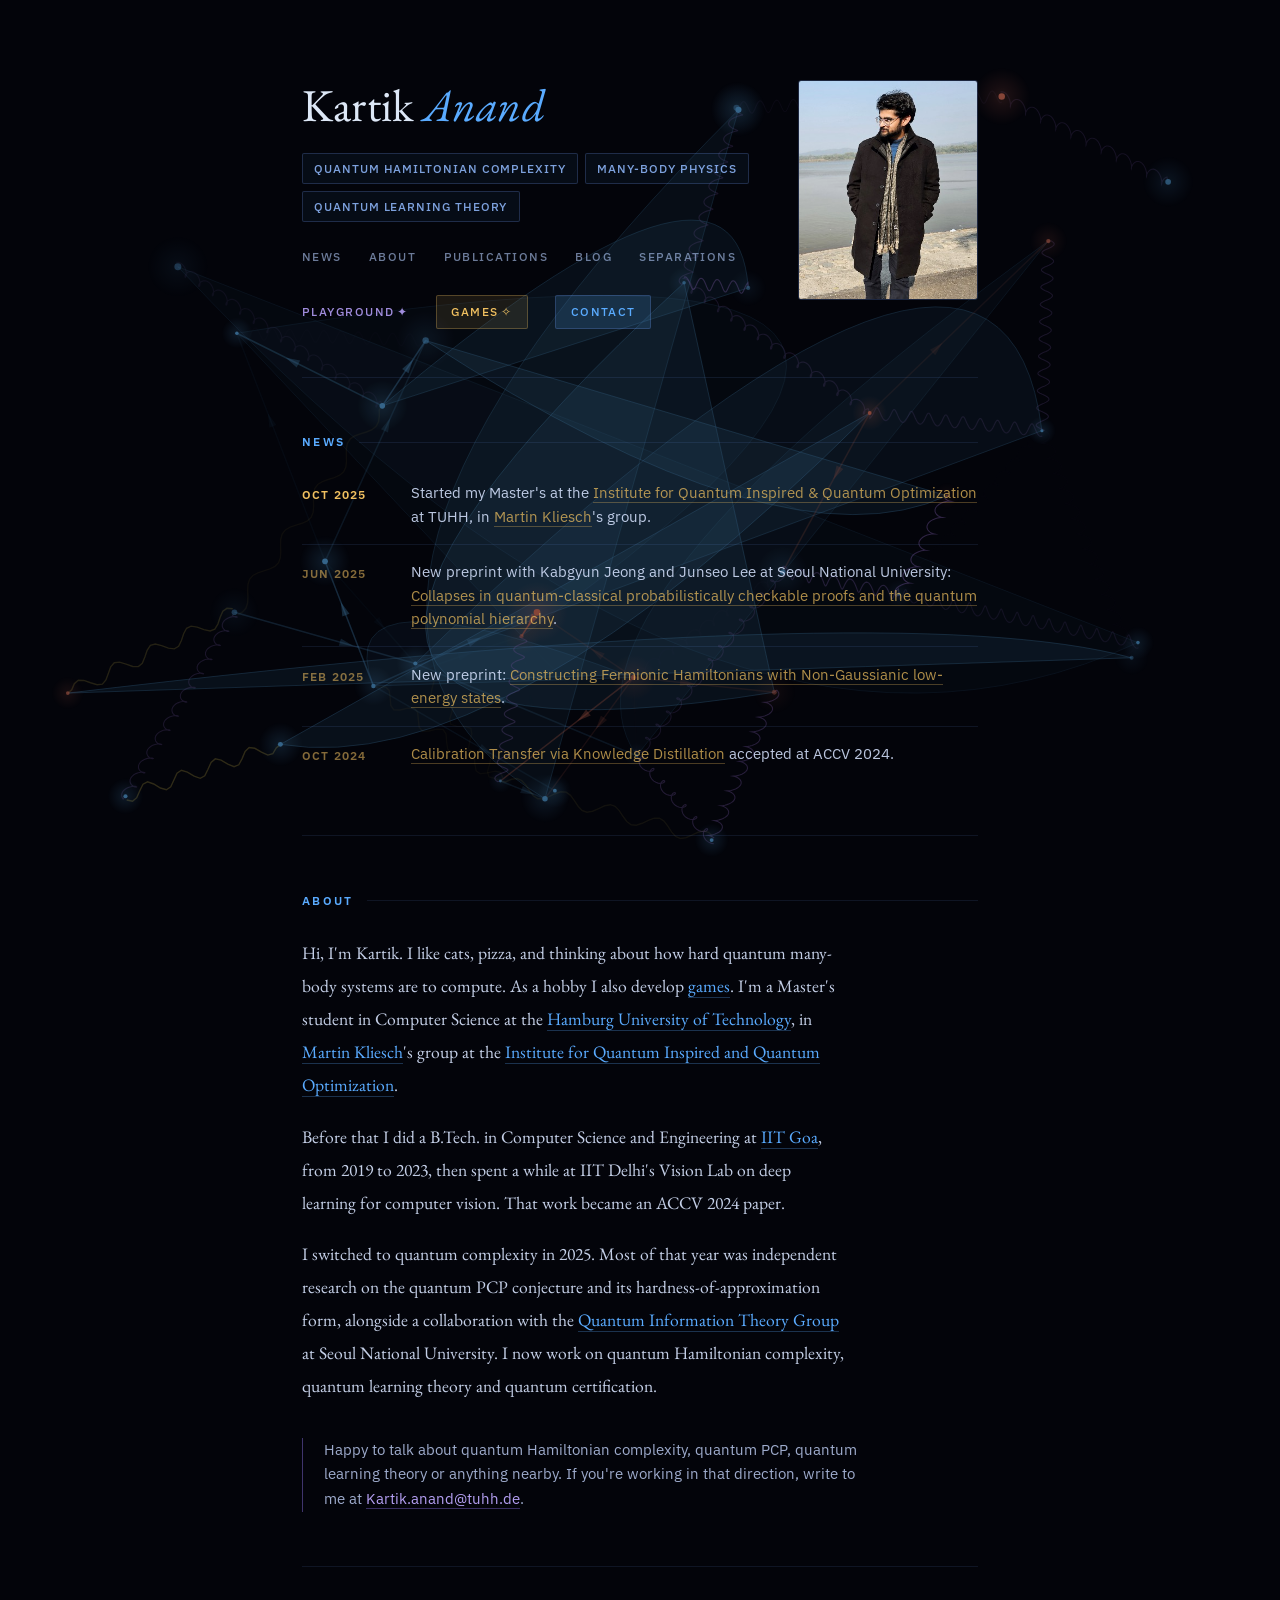
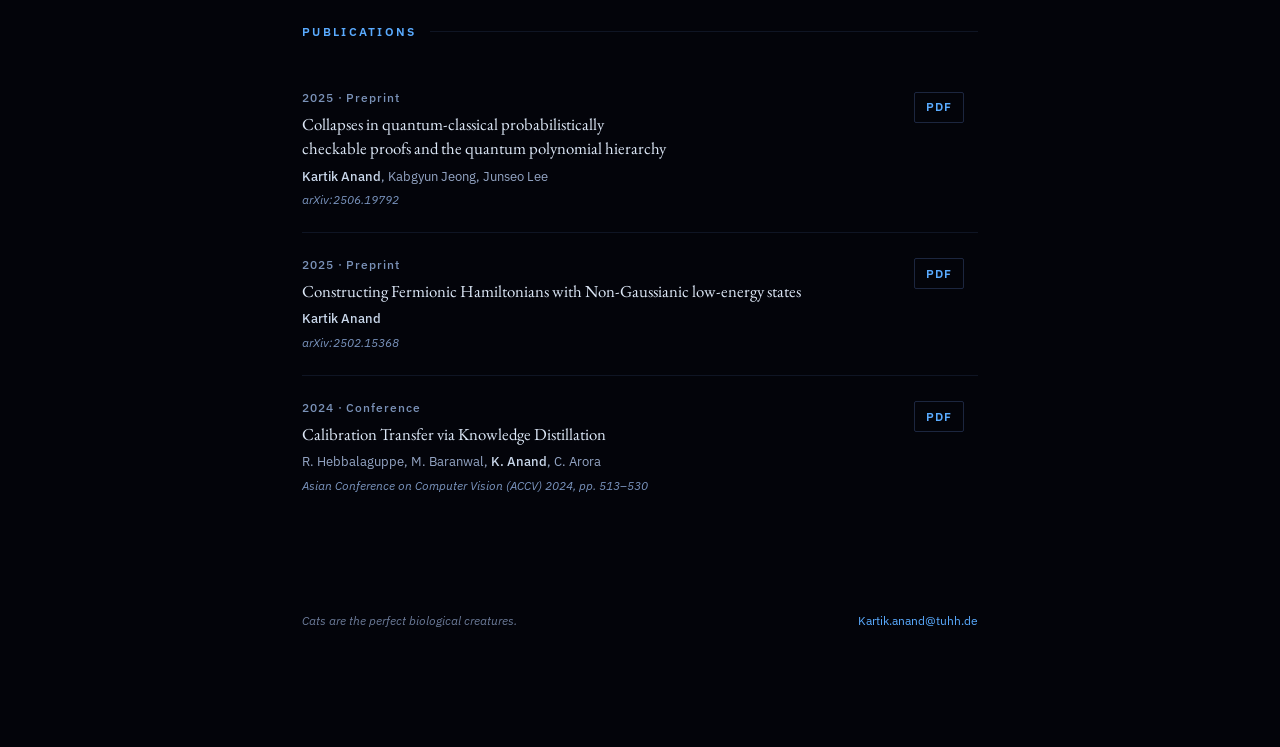
==== commit 62f2d21e: "Update About: game dev hobby, 2025 switch to quantum complexity; drop Feynman preprint Co-Authored-B" ====
--- a/index.html
+++ b/index.html
@@ -503,12 +503,6 @@
         </p>
       </li>
       <li>
-        <time class="news-date" datetime="2024-11">Nov 2024</time>
-        <p class="news-text">
-          New preprint: <a href="https://arxiv.org/abs/2411.08928" target="_blank" rel="noopener">Feynman's Entangled Paths to Optimized Circuit Design</a>.
-        </p>
-      </li>
-      <li>
         <time class="news-date" datetime="2024-10">Oct 2024</time>
         <p class="news-text">
           <a href="https://openaccess.thecvf.com/content/ACCV2024/papers/Hebbalaguppe_Calibration_Transfer_via_Knowledge_Distillation_ACCV_2024_paper.pdf" target="_blank" rel="noopener">Calibration Transfer via Knowledge Distillation</a> accepted at ACCV 2024.
@@ -521,15 +515,15 @@
   <section id="about" aria-labelledby="about-h">
     <h2 class="section-label" id="about-h">About</h2>
     <div class="about-body">
-      <p>Hi, I'm Kartik. I like cats, pizza, and thinking about how hard quantum many-body systems are to compute. I'm a Master's student in Computer Science at the <a href="https://www.tuhh.de" target="_blank" rel="noopener">Hamburg University of Technology</a>, in <a href="http://www.mkliesch.eu" target="_blank" rel="noopener">Martin Kliesch</a>'s group at the <a href="https://www.tuhh.de/quantum/" target="_blank" rel="noopener">Institute for Quantum Inspired and Quantum Optimization</a>.</p>
+      <p>Hi, I'm Kartik. I like cats, pizza, and thinking about how hard quantum many-body systems are to compute. As a hobby I also develop <a href="saltmere/">games</a>. I'm a Master's student in Computer Science at the <a href="https://www.tuhh.de" target="_blank" rel="noopener">Hamburg University of Technology</a>, in <a href="http://www.mkliesch.eu" target="_blank" rel="noopener">Martin Kliesch</a>'s group at the <a href="https://www.tuhh.de/quantum/" target="_blank" rel="noopener">Institute for Quantum Inspired and Quantum Optimization</a>.</p>
       <p>
         Before that I did a B.Tech. in Computer Science and Engineering at
         <a href="https://iitgoa.ac.in" target="_blank" rel="noopener">IIT Goa</a>, from 2019 to 2023, then spent a while at
         IIT Delhi's Vision Lab on deep learning for computer vision. That work became an ACCV 2024 paper.
       </p>
       <p>
-        I switched to quantum complexity in 2024. Most of that year was independent work on the
-        quantum PCP conjecture and its hardness-of-approximation form, and then a collaboration with the
+        I switched to quantum complexity in 2025. Most of that year was independent research on the
+        quantum PCP conjecture and its hardness-of-approximation form, alongside a collaboration with the
         <a href="https://qit.snu.ac.kr" target="_blank" rel="noopener">Quantum Information Theory Group</a>
         at Seoul National University. I now work on quantum Hamiltonian complexity, quantum learning
         theory and quantum certification.
@@ -569,18 +563,6 @@
         <div class="pub-venue">arXiv:2502.15368</div>
       </div>
       <a class="pdf-link" href="https://arxiv.org/pdf/2502.15368.pdf" target="_blank" rel="noopener" aria-label="PDF: Constructing Fermionic Hamiltonians with Non-Gaussianic low-energy states">PDF</a>
-    </div>
-
-    <div class="pub-item">
-      <div>
-        <div class="pub-year">2024 · Preprint</div>
-        <a class="pub-title" href="https://arxiv.org/abs/2411.08928" target="_blank" rel="noopener">
-          Feynman's Entangled Paths to Optimized Circuit Design
-        </a>
-        <div class="pub-authors"><strong>Kartik Anand</strong></div>
-        <div class="pub-venue">arXiv:2411.08928</div>
-      </div>
-      <a class="pdf-link" href="https://arxiv.org/pdf/2411.08928.pdf" target="_blank" rel="noopener" aria-label="PDF: Feynman's Entangled Paths to Optimized Circuit Design">PDF</a>
     </div>
 
     <div class="pub-item">
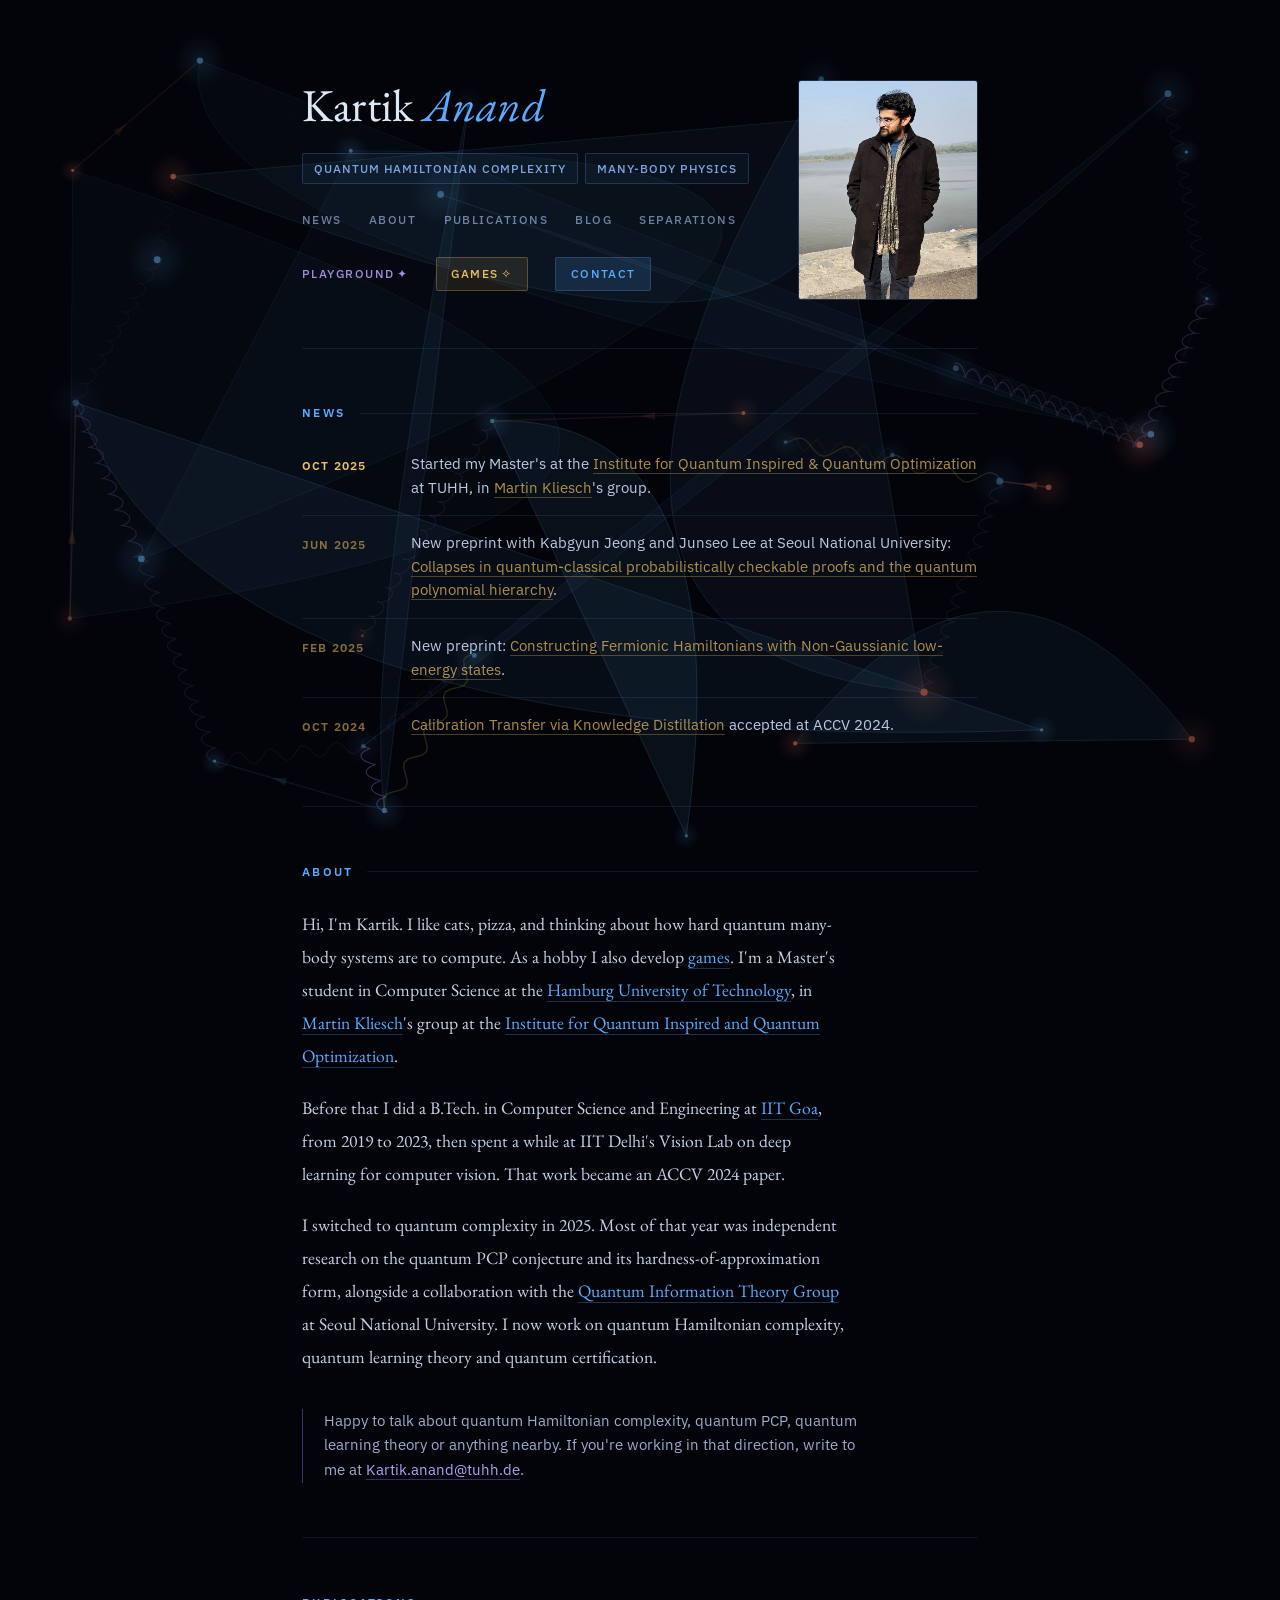
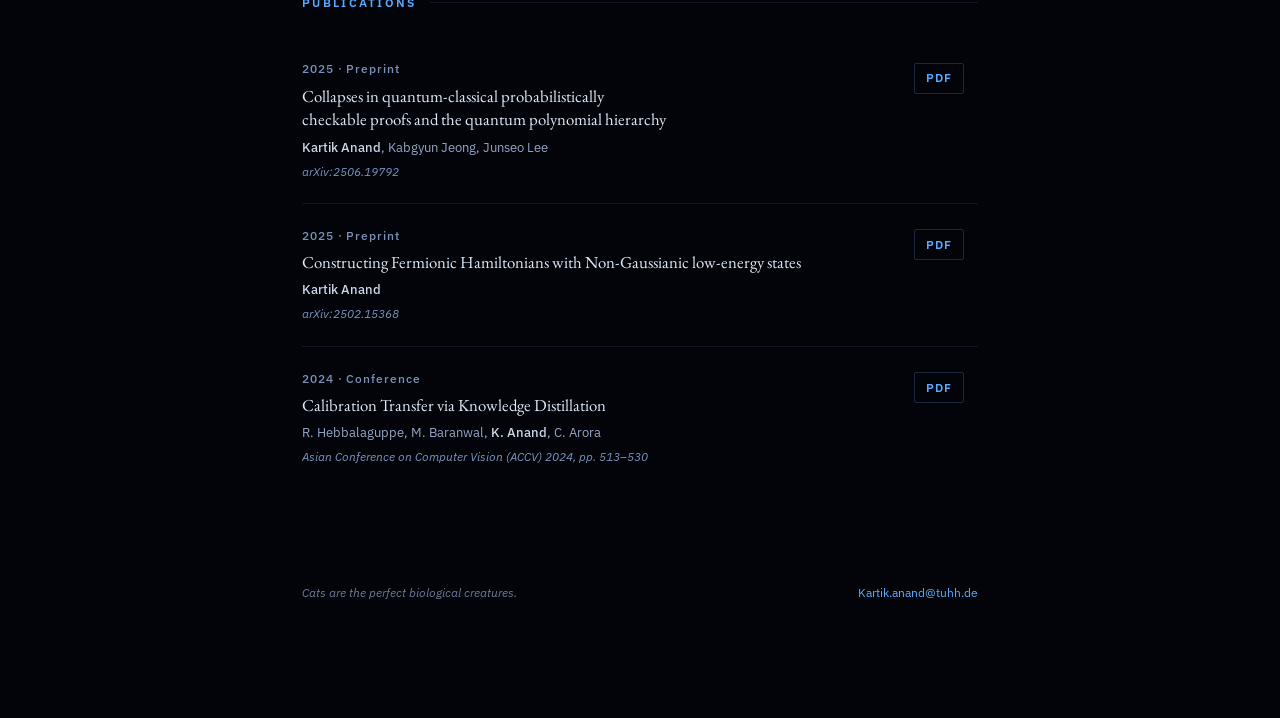
==== commit 6c1cc6d6: "Drop Quantum Learning Theory tag Co-Authored-By: Claude Opus 5.5 (1M context) <noreply@anthropic.com" ====
--- a/index.html
+++ b/index.html
@@ -457,7 +457,6 @@
         <div class="research-tags">
           <span class="tag">Quantum Hamiltonian Complexity</span>
           <span class="tag">Many-Body Physics</span>
-          <span class="tag">Quantum Learning Theory</span>
         </div>
         <nav aria-label="Primary">
           <a href="#news">News</a>
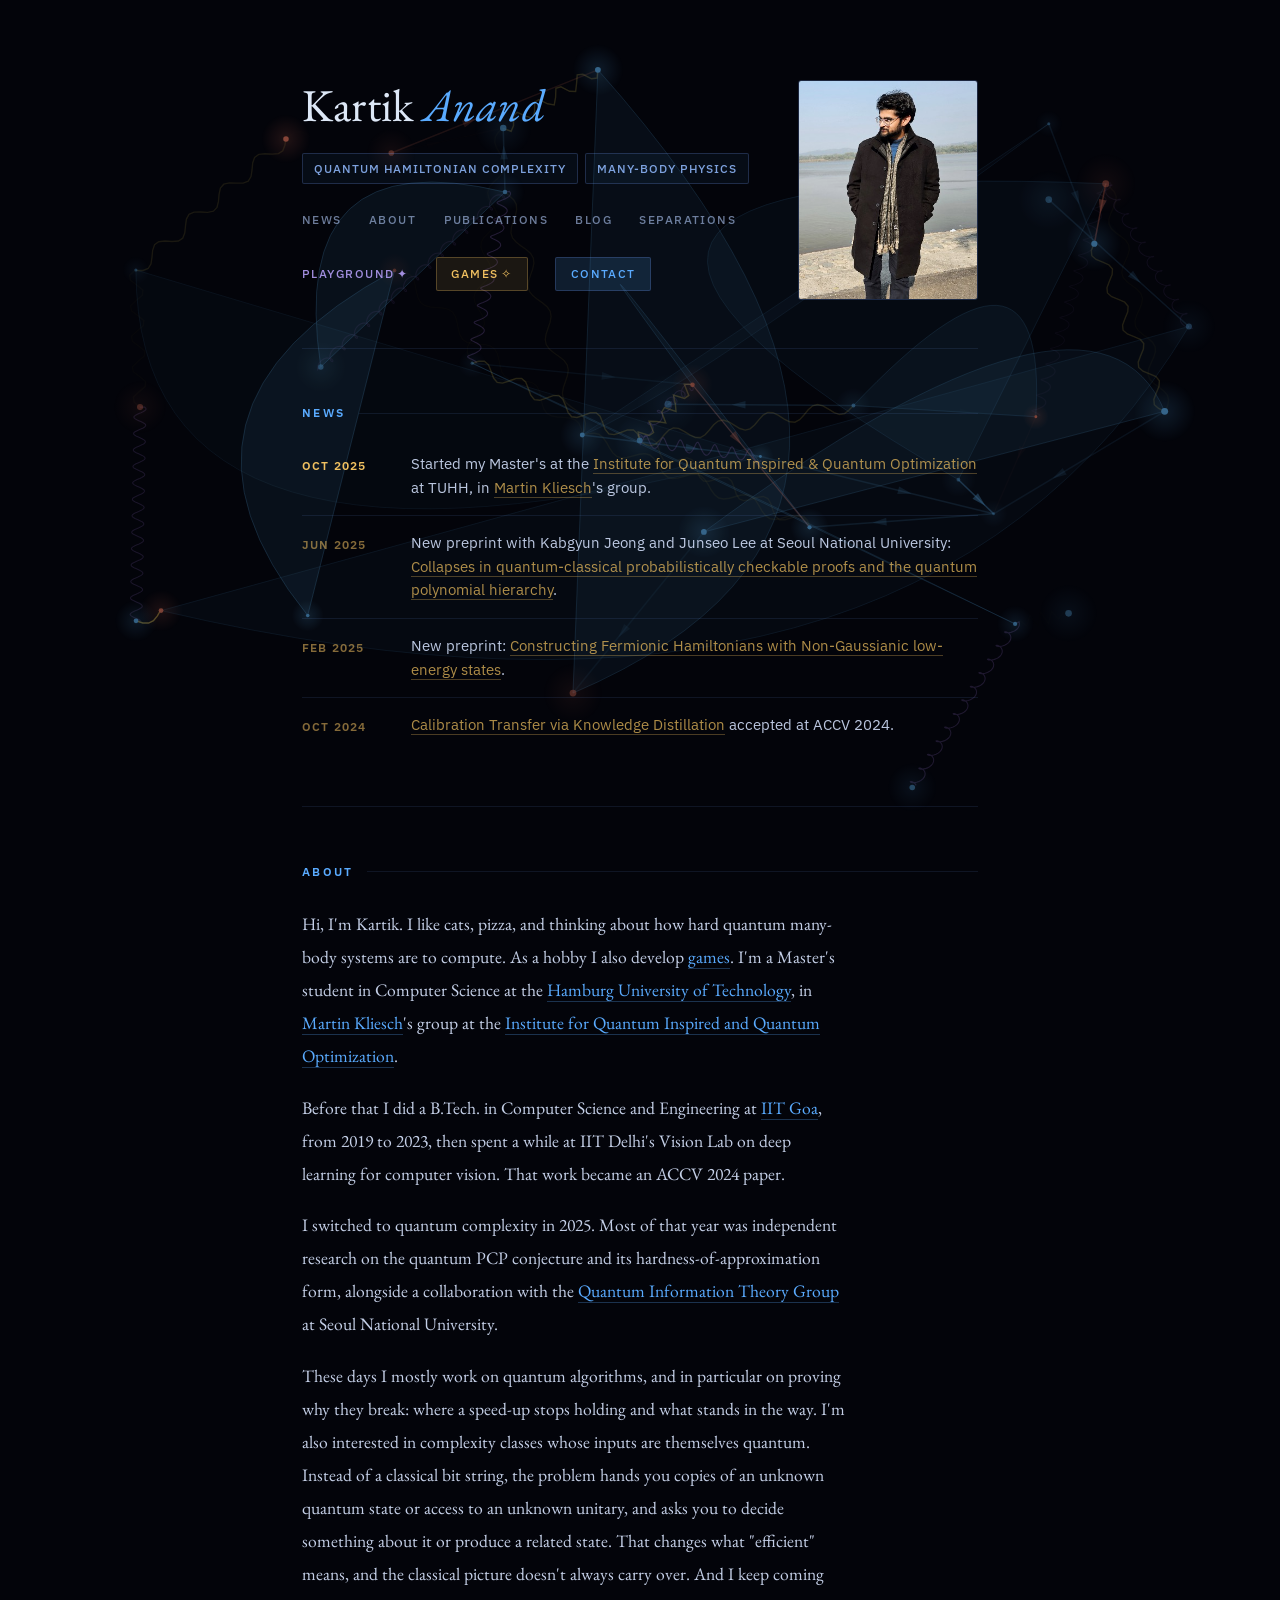
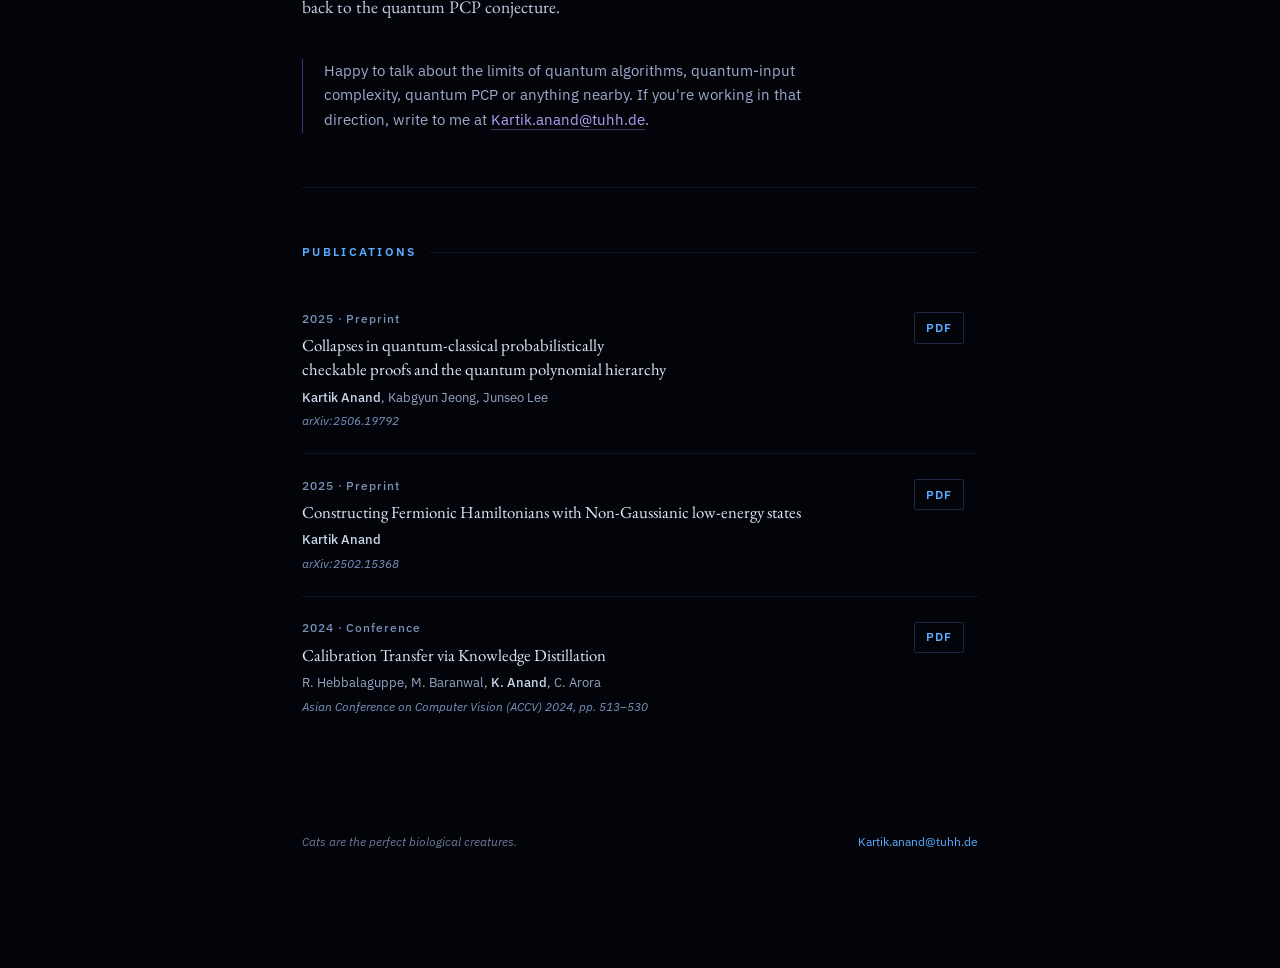
==== commit cfb9c002: "Refocus research description on quantum algorithms, quantum-input classes and QPCP Co-Authored-By: C" ====
--- a/index.html
+++ b/index.html
@@ -4,11 +4,11 @@
 <meta charset="UTF-8">
 <meta name="viewport" content="width=device-width, initial-scale=1.0">
 <title>Kartik Anand · Quantum Complexity Theory</title>
-<meta name="description" content="Kartik Anand, Master's student at TUHH in Martin Kliesch's group, working on quantum Hamiltonian complexity, quantum learning theory and quantum certification.">
+<meta name="description" content="Kartik Anand, Master's student at TUHH in Martin Kliesch's group, working on the limits of quantum algorithms, complexity classes with quantum inputs, and the quantum PCP conjecture.">
 <link rel="canonical" href="https://k-styles.github.io/">
 <meta property="og:type" content="profile">
 <meta property="og:title" content="Kartik Anand · Quantum Complexity Theory">
-<meta property="og:description" content="Quantum Hamiltonian complexity, quantum learning theory and quantum certification. Master's student at TUHH.">
+<meta property="og:description" content="Limits of quantum algorithms, quantum-input complexity classes and the quantum PCP conjecture. Master's student at TUHH.">
 <meta property="og:url" content="https://k-styles.github.io/">
 <meta property="og:image" content="https://k-styles.github.io/avatar.jpg">
 <meta name="twitter:card" content="summary">
@@ -524,13 +524,20 @@
         I switched to quantum complexity in 2025. Most of that year was independent research on the
         quantum PCP conjecture and its hardness-of-approximation form, alongside a collaboration with the
         <a href="https://qit.snu.ac.kr" target="_blank" rel="noopener">Quantum Information Theory Group</a>
-        at Seoul National University. I now work on quantum Hamiltonian complexity, quantum learning
-        theory and quantum certification.
+        at Seoul National University.
+      </p>
+      <p>
+        These days I mostly work on quantum algorithms, and in particular on proving why they break:
+        where a speed-up stops holding and what stands in the way. I'm also interested in complexity
+        classes whose inputs are themselves quantum. Instead of a classical bit string, the problem hands
+        you copies of an unknown quantum state or access to an unknown unitary, and asks you to decide
+        something about it or produce a related state. That changes what "efficient" means, and the
+        classical picture doesn't always carry over. And I keep coming back to the quantum PCP conjecture.
       </p>
     </div>
 
     <p class="collab">
-      Happy to talk about quantum Hamiltonian complexity, quantum PCP, quantum learning theory or
+      Happy to talk about the limits of quantum algorithms, quantum-input complexity, quantum PCP or
       anything nearby. If you're working in that direction, write to me at
       <a href="mailto:Kartik.anand@tuhh.de">Kartik.anand@tuhh.de</a>.
     </p>
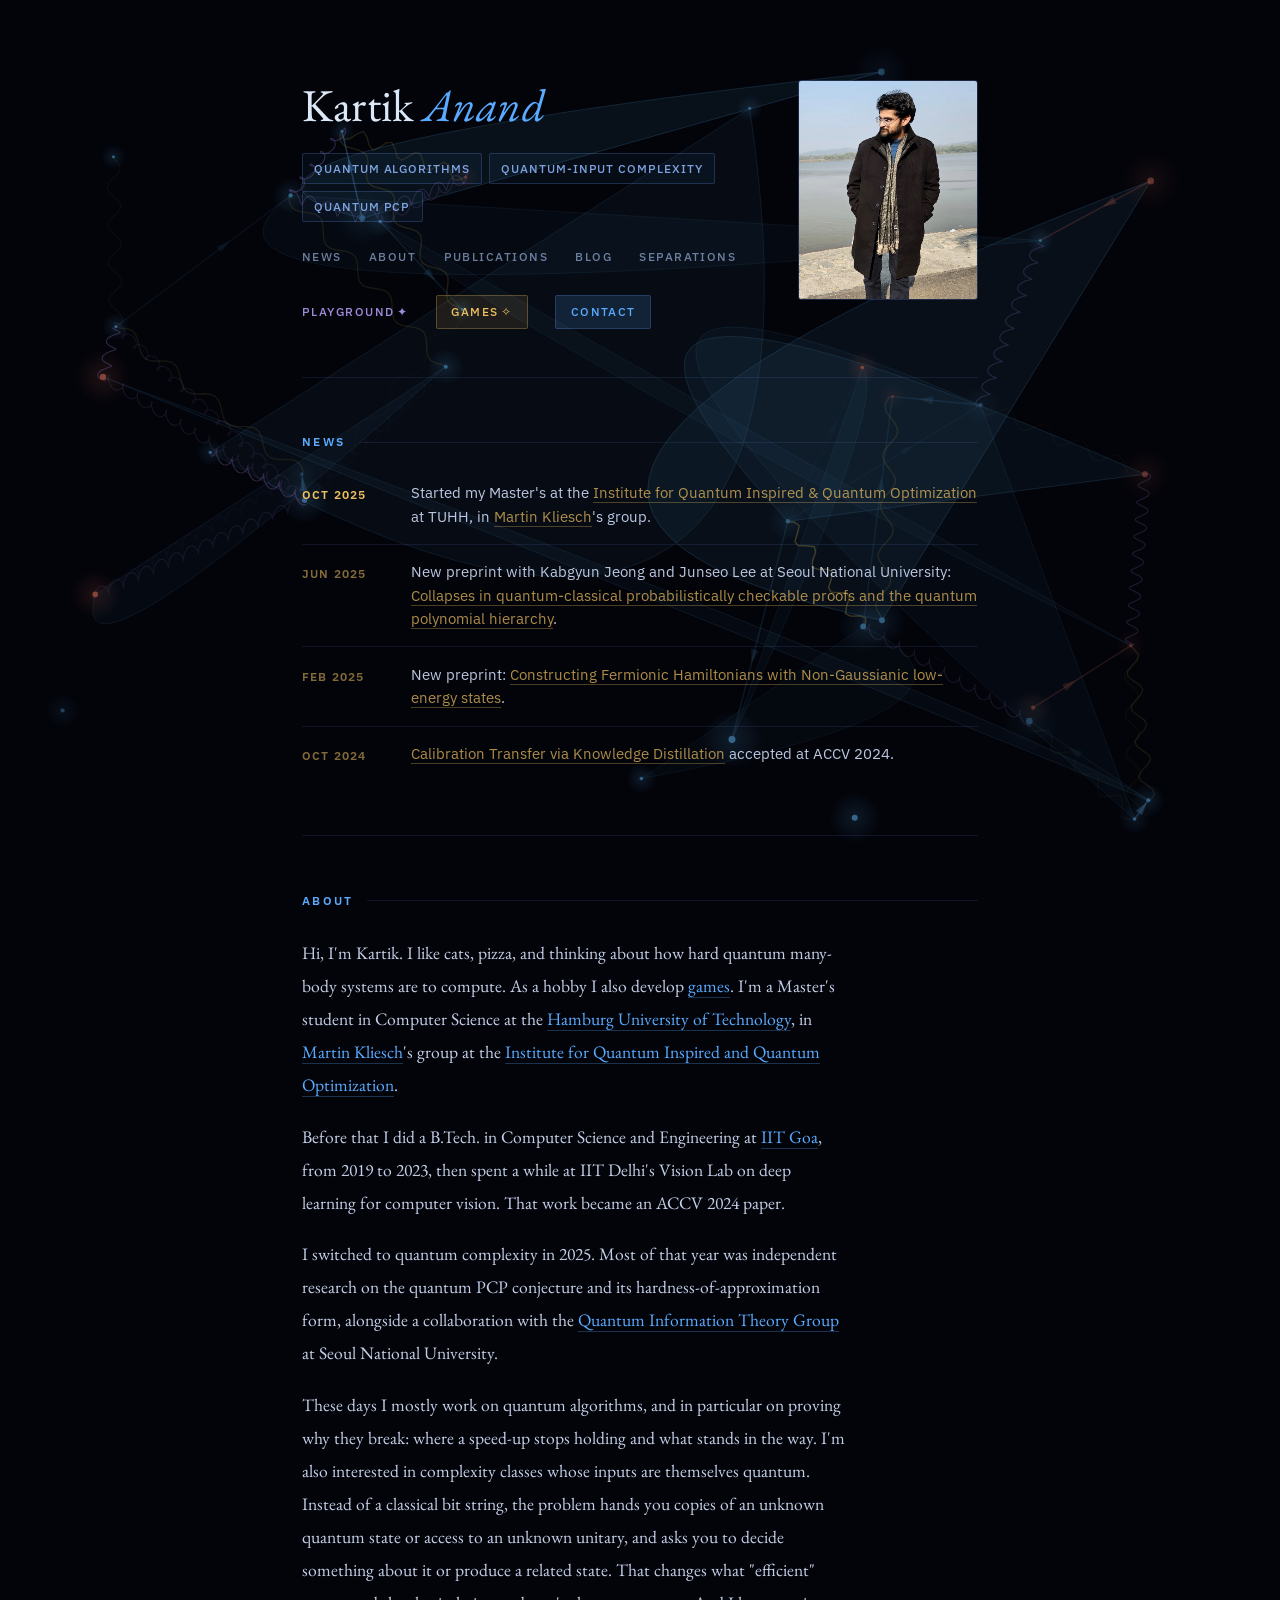
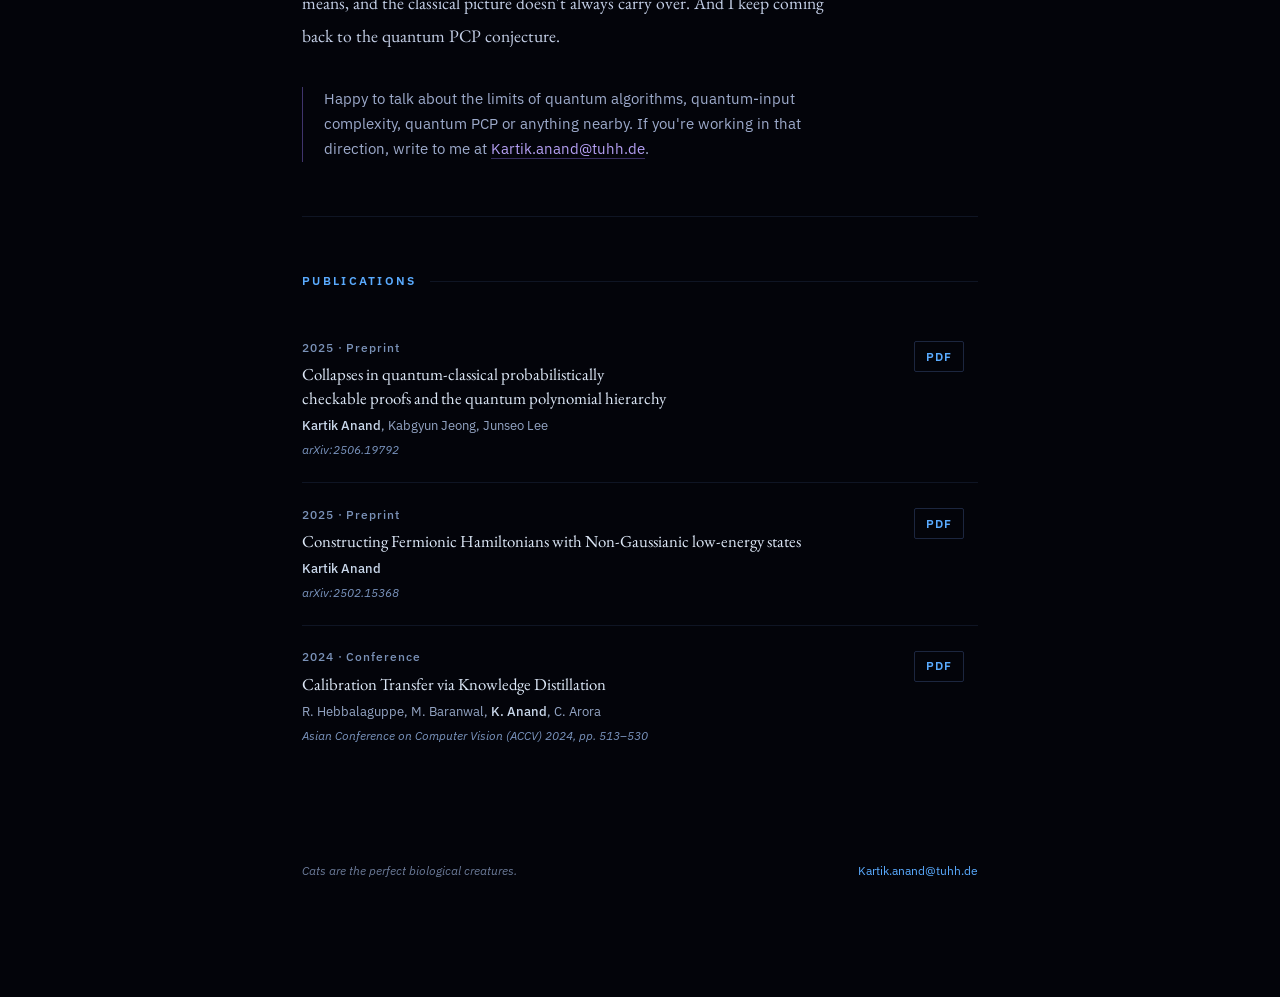
==== commit d0301ea9: "Update header tags to current research interests Co-Authored-By: Claude Opus 5.5 (1M context) <norep" ====
--- a/index.html
+++ b/index.html
@@ -455,8 +455,9 @@
       <div>
         <h1 class="name">Kartik <em>Anand</em></h1>
         <div class="research-tags">
-          <span class="tag">Quantum Hamiltonian Complexity</span>
-          <span class="tag">Many-Body Physics</span>
+          <span class="tag">Quantum Algorithms</span>
+          <span class="tag">Quantum-Input Complexity</span>
+          <span class="tag">Quantum PCP</span>
         </div>
         <nav aria-label="Primary">
           <a href="#news">News</a>
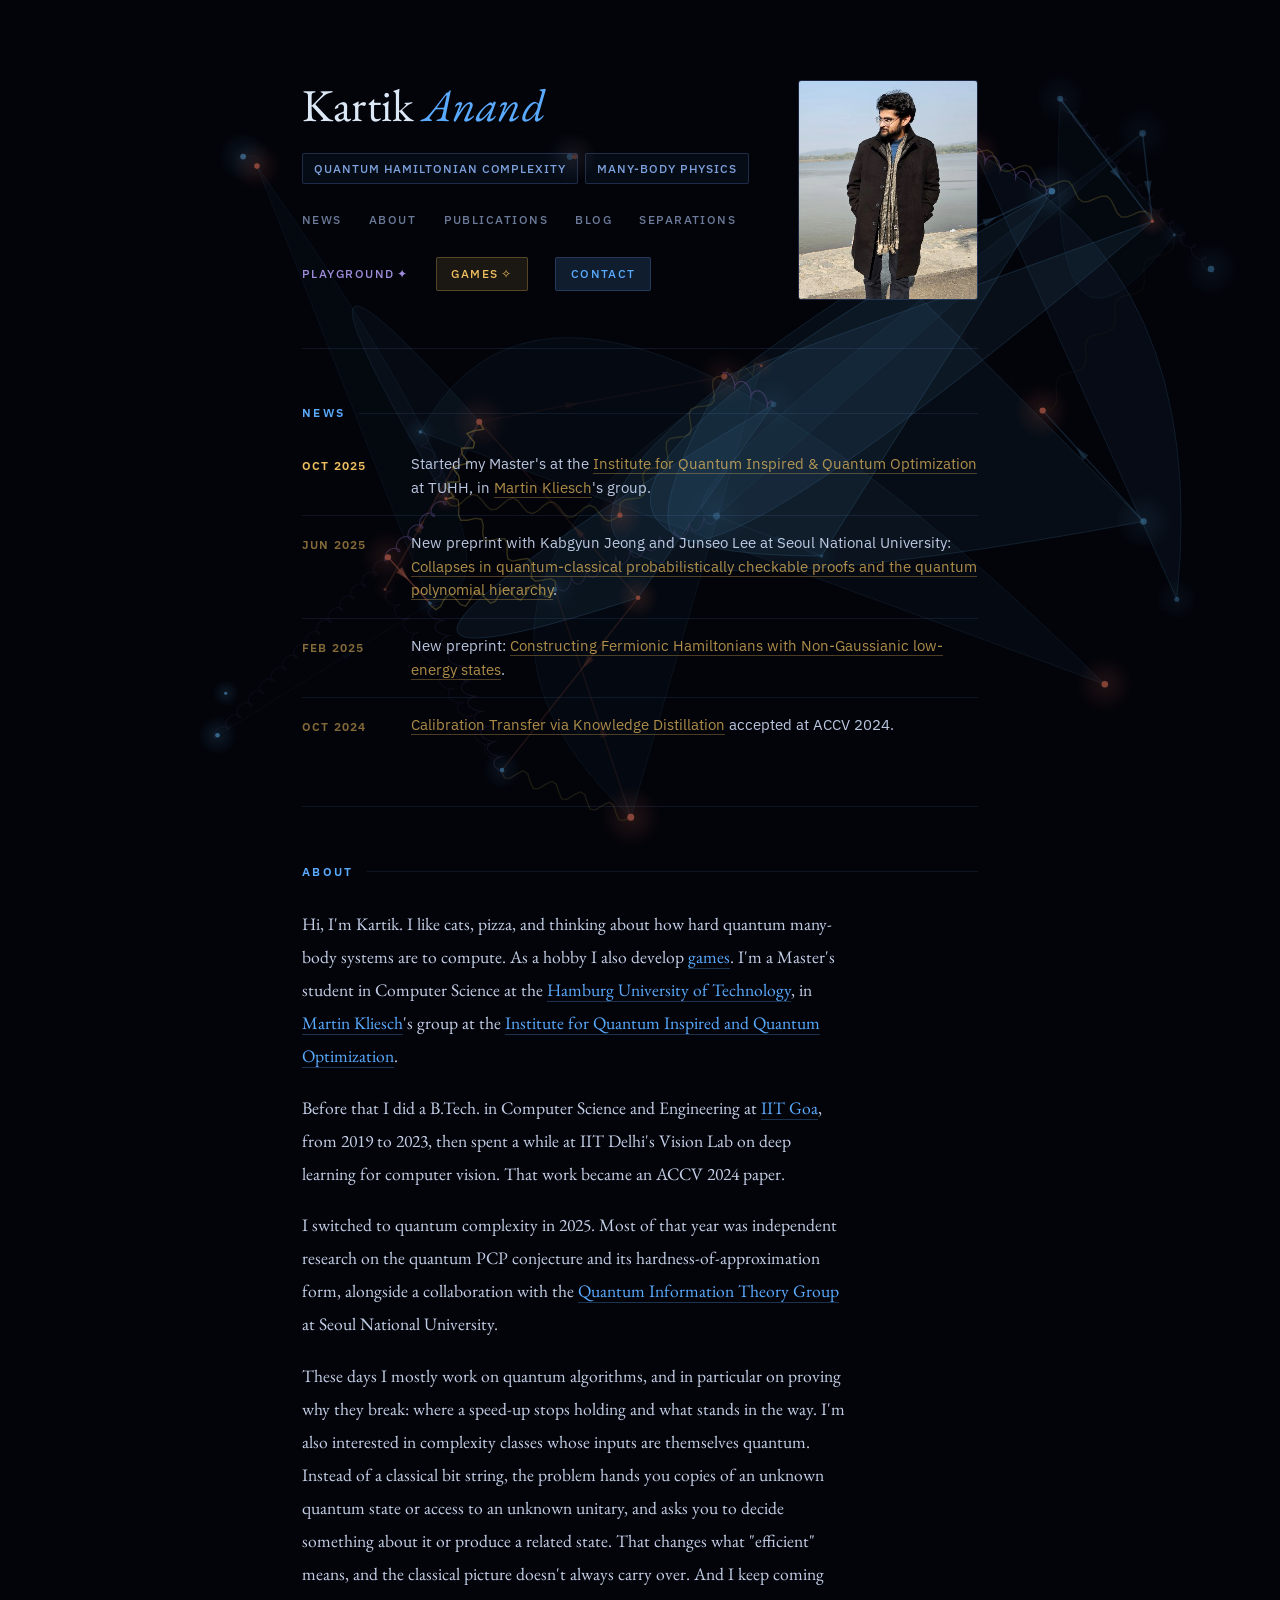
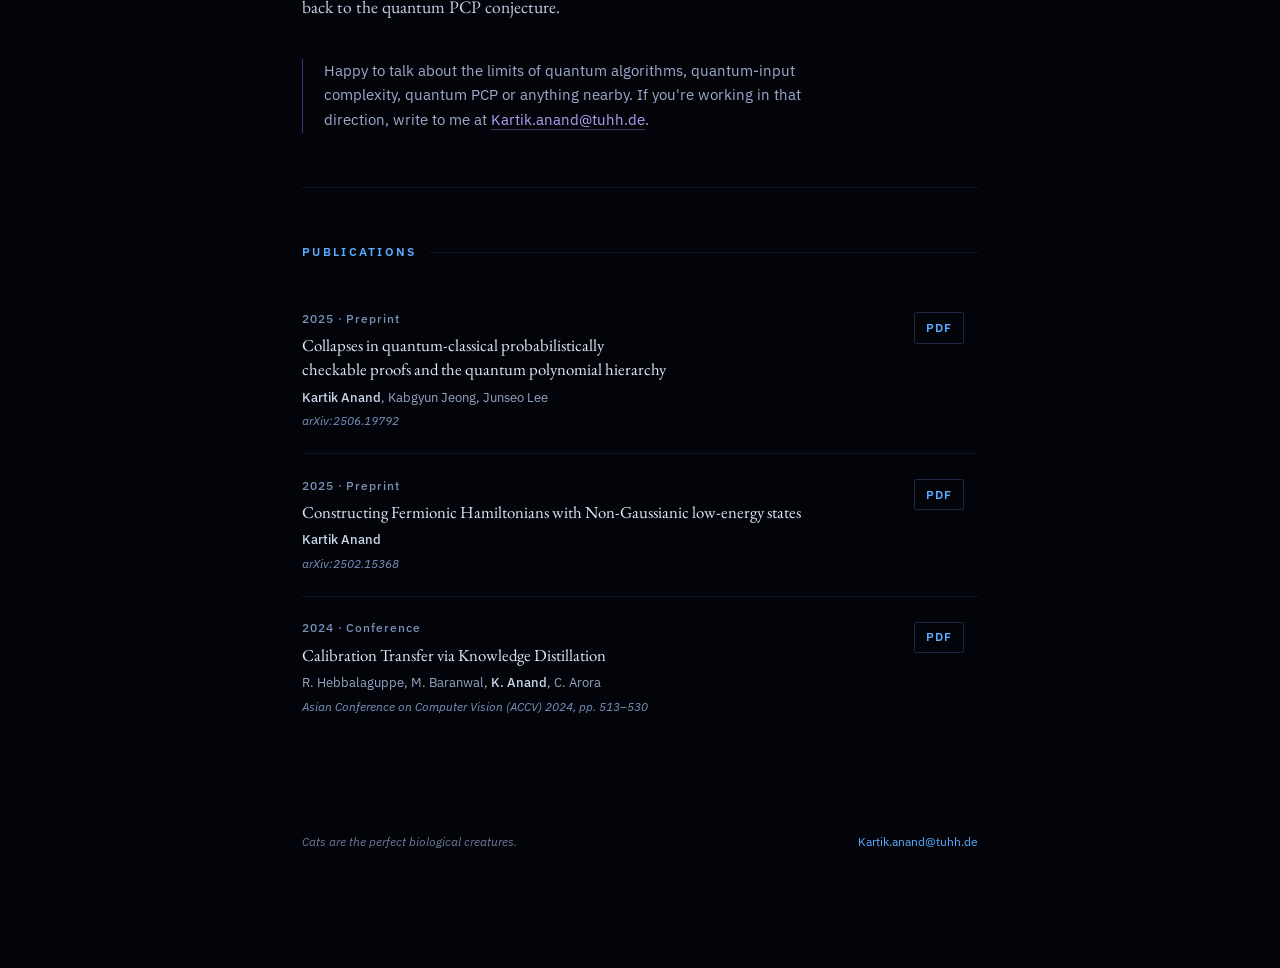
==== commit c4b8137f: "Restore original header tags This reverts commit d0301ea.  Co-Authored-By: Claude Opus 5.5 (1M conte" ====
--- a/index.html
+++ b/index.html
@@ -455,9 +455,8 @@
       <div>
         <h1 class="name">Kartik <em>Anand</em></h1>
         <div class="research-tags">
-          <span class="tag">Quantum Algorithms</span>
-          <span class="tag">Quantum-Input Complexity</span>
-          <span class="tag">Quantum PCP</span>
+          <span class="tag">Quantum Hamiltonian Complexity</span>
+          <span class="tag">Many-Body Physics</span>
         </div>
         <nav aria-label="Primary">
           <a href="#news">News</a>
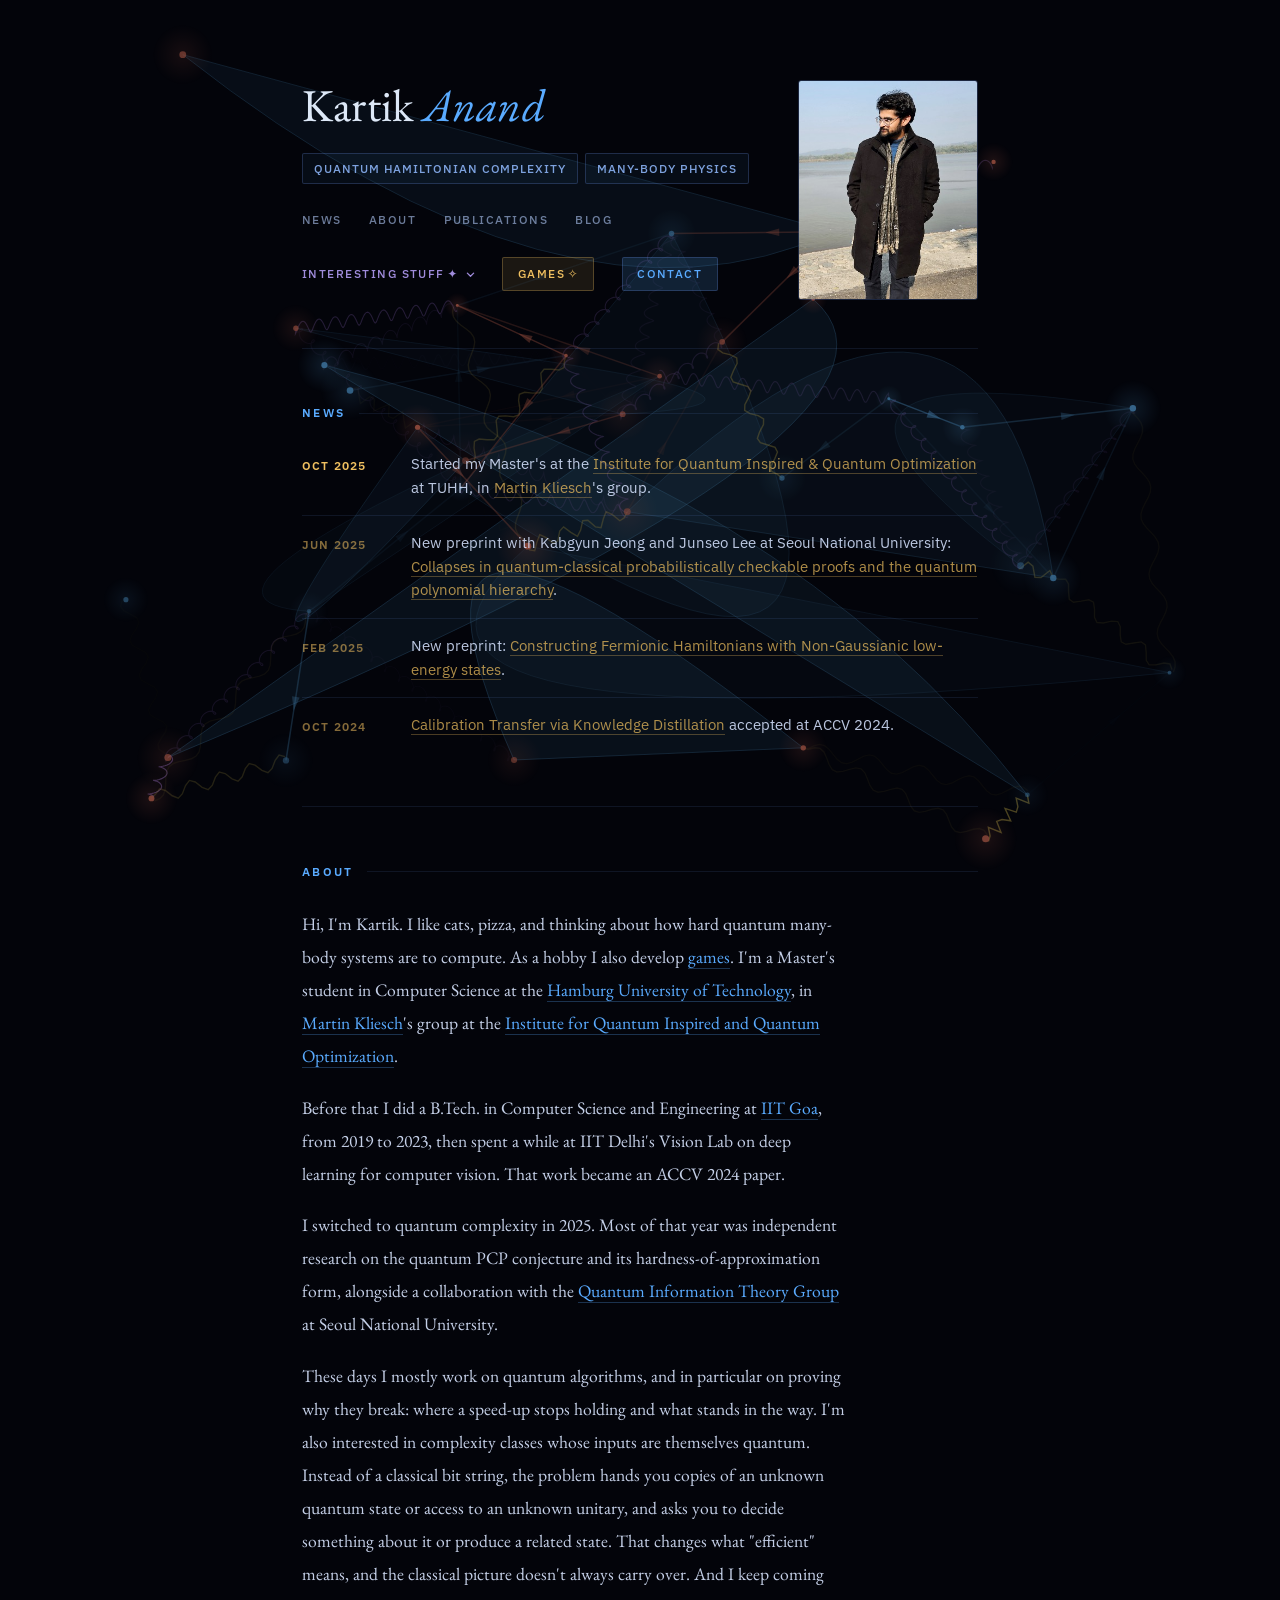
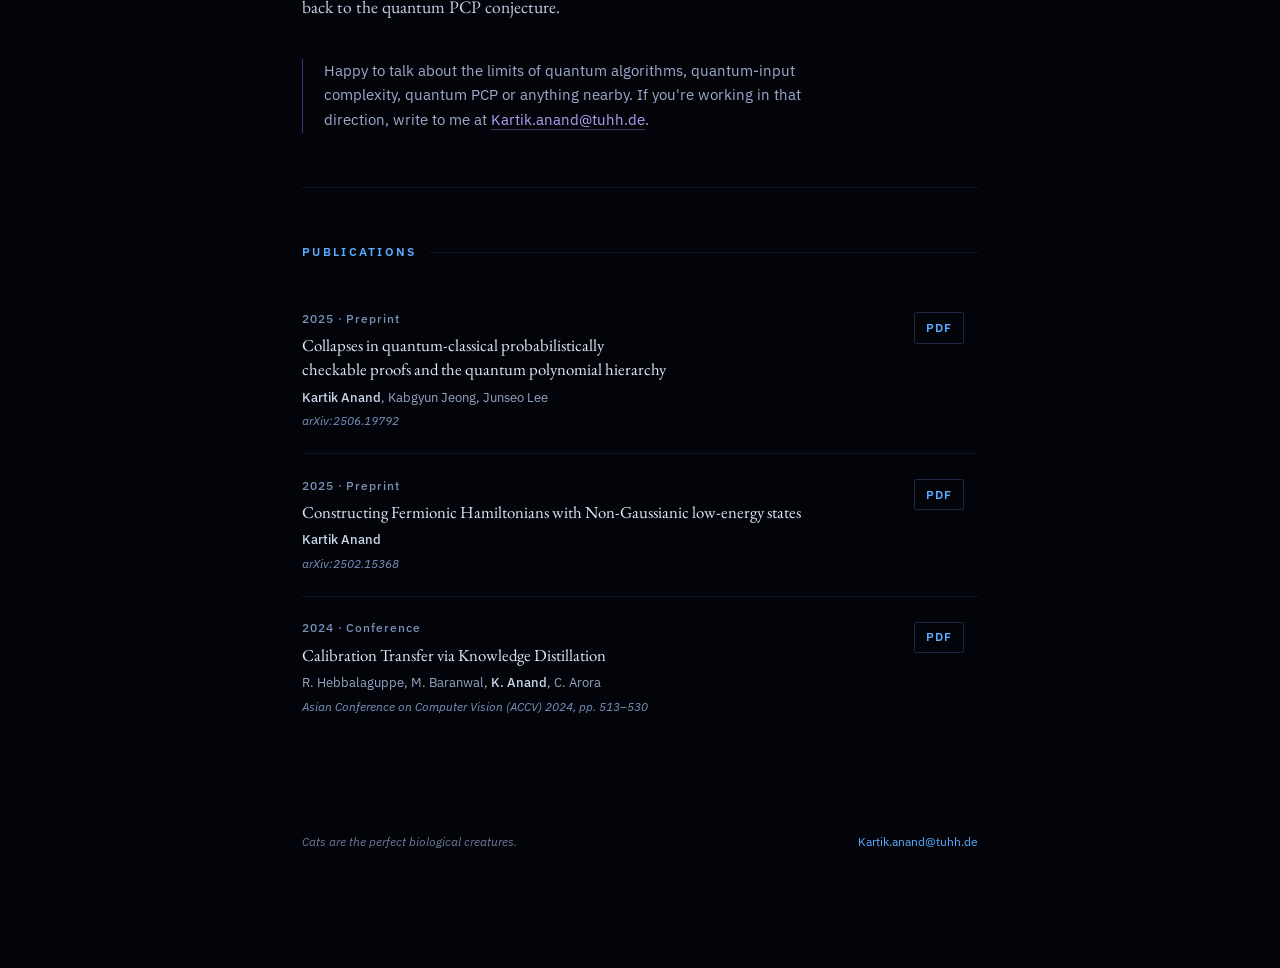
==== commit fda9eed6: "Add Interesting stuff: nav menu, hub page, and two new explainers The nav's Separations and Playgrou" ====
--- a/index.html
+++ b/index.html
@@ -193,6 +193,57 @@
 nav a.nav-fun { color: rgba(186,163,255,0.86); }
 nav a.nav-fun:hover { color: var(--entangle); }
 
+/* Interesting stuff: a disclosure menu. Without script the label is a plain
+   link to the hub page and the panel stays hidden. */
+.nav-menu { position: relative; display: inline-flex; }
+.nav-menu button.nav-fun {
+  font: inherit; font-size: 0.76rem; font-weight: 500; letter-spacing: 0.12em;
+  text-transform: uppercase; background: none; border: 0; padding: 0; cursor: pointer;
+  color: rgba(186,163,255,0.86); transition: color 0.2s;
+  display: inline-flex; align-items: center; gap: 0.45rem;
+}
+.nav-menu button.nav-fun:hover,
+.nav-menu button.nav-fun[aria-expanded="true"] { color: var(--entangle); }
+.nav-menu .caret { width: 9px; height: 9px; transition: transform 0.3s var(--ease-out); }
+.nav-menu button[aria-expanded="true"] .caret { transform: rotate(180deg); }
+
+.menu-panel {
+  display: none;
+  position: absolute; top: calc(100% + 0.9rem); left: 0; z-index: 20;
+  width: 23rem; max-width: calc(100vw - 2.5rem);
+  padding: 0.5rem 0 0;
+  background: #070a14;
+  border: 1px solid rgba(156,124,255,0.28);
+  border-radius: 4px;
+  box-shadow: 0 14px 24px -14px rgba(0,0,0,0.9);
+}
+.menu-panel.open { display: block; animation: menu-in 0.26s var(--ease-out) both; }
+@keyframes menu-in {
+  from { opacity: 0; transform: translateY(-6px); clip-path: inset(0 0 60% 0); }
+  to   { opacity: 1; transform: none; clip-path: inset(0 0 0 0); }
+}
+.menu-panel ul { list-style: none; }
+nav .menu-panel a {
+  display: block; padding: 0.7rem 1.15rem 0.72rem;
+  text-transform: none; letter-spacing: 0; font-weight: 400;
+  color: var(--star); transition: background-color 0.2s, color 0.2s;
+}
+nav .menu-panel li a:hover,
+nav .menu-panel li a:focus-visible { background: rgba(156,124,255,0.08); }
+.mp-name {
+  display: block; font-family: var(--serif); font-size: 1.14rem; line-height: 1.25;
+  color: var(--star-bright);
+}
+.mp-q { display: block; font-size: 0.8rem; line-height: 1.45; color: rgba(178,201,244,0.78); margin-top: 0.1rem; }
+nav .menu-panel a.mp-all {
+  margin-top: 0.4rem; padding: 0.75rem 1.15rem 0.8rem;
+  border-top: 1px solid rgba(156,124,255,0.18);
+  font-size: 0.74rem; font-weight: 500; letter-spacing: 0.1em; text-transform: uppercase;
+  color: rgba(186,163,255,0.9);
+}
+nav .menu-panel a.mp-all:hover { color: var(--entangle); background: rgba(156,124,255,0.06); }
+nav .menu-panel :focus-visible { outline-offset: -2px; }
+
 /* Games and Contact share one pill geometry so they read as the same kind of
    control. Games keeps the warm accent; Contact keeps the blue. */
 nav a.nav-games,
@@ -463,8 +514,18 @@
           <a href="#about">About</a>
           <a href="#publications">Publications</a>
           <a href="blogs.html">Blog</a>
-          <a href="separations.html">Separations</a>
-          <a href="frustration.html" class="nav-fun">Playground&#8202;&#10022;</a>
+          <div class="nav-menu" id="navMenu">
+            <a href="interesting.html" class="nav-fun" id="navMenuBtn">Interesting stuff&#8202;&#10022;</a>
+            <div class="menu-panel" id="navMenuPanel">
+              <ul>
+                <li><a href="frustration.html"><span class="mp-name">Frustrated Hamiltonians</span><span class="mp-q">Why the lowest energy gets hard to find</span></a></li>
+                <li><a href="tensor-networks.html"><span class="mp-name">Tensor networks</span><span class="mp-q">How a quantum state fits in a computer</span></a></li>
+                <li><a href="separations.html"><span class="mp-name">Separations</span><span class="mp-q">Does it matter what a proof is made of?</span></a></li>
+                <li><a href="gravity.html"><span class="mp-name">Decoding spacetime</span><span class="mp-q">Gravity, black holes and the Uhlmann problem</span></a></li>
+              </ul>
+              <a class="mp-all" href="interesting.html">All four, in plain words <span aria-hidden="true">→</span></a>
+            </div>
+          </div>
           <a href="saltmere/" class="nav-games">Games&#8202;&#10023;</a>
           <a href="mailto:Kartik.anand@tuhh.de" class="nav-contact">Contact</a>
         </nav>
@@ -883,6 +944,60 @@
   resize();
   start();
 })();
+
+/* Interesting stuff menu. The markup ships as a link to the hub page; with
+   script it becomes a disclosure button that opens the panel beneath it. */
+(function () {
+  const wrap = document.getElementById('navMenu');
+  const link = document.getElementById('navMenuBtn');
+  const panel = document.getElementById('navMenuPanel');
+  if (!wrap || !link || !panel) return;
+
+  const btn = document.createElement('button');
+  btn.type = 'button';
+  btn.className = link.className;
+  btn.id = link.id;
+  btn.setAttribute('aria-expanded', 'false');
+  btn.setAttribute('aria-controls', 'navMenuPanel');
+  btn.innerHTML = link.innerHTML +
+    '<svg class="caret" viewBox="0 0 10 10" aria-hidden="true"><path d="M1.5 3.5 L5 7 L8.5 3.5" fill="none" stroke="currentColor" stroke-width="1.4" stroke-linecap="round" stroke-linejoin="round"/></svg>';
+  link.replaceWith(btn);
+
+  // Keep the panel on screen when the nav wraps on a narrow viewport.
+  function place() {
+    panel.style.left = '0px';
+    const r = panel.getBoundingClientRect();
+    const over = r.right - (window.innerWidth - 16);
+    if (over > 0) panel.style.left = (-over) + 'px';
+  }
+  function open() {
+    panel.classList.add('open');
+    btn.setAttribute('aria-expanded', 'true');
+    place();
+  }
+  function close(refocus) {
+    if (!panel.classList.contains('open')) return;
+    panel.classList.remove('open');
+    btn.setAttribute('aria-expanded', 'false');
+    if (refocus) btn.focus();
+  }
+
+  btn.addEventListener('click', function () {
+    panel.classList.contains('open') ? close(false) : open();
+  });
+  document.addEventListener('keydown', function (e) {
+    if (e.key === 'Escape') close(wrap.contains(document.activeElement));
+  });
+  document.addEventListener('pointerdown', function (e) {
+    if (!wrap.contains(e.target)) close(false);
+  });
+  wrap.addEventListener('focusout', function (e) {
+    if (e.relatedTarget && !wrap.contains(e.relatedTarget)) close(false);
+  });
+  window.addEventListener('resize', function () {
+    if (panel.classList.contains('open')) place();
+  });
+})();
 </script>
 </body>
 </html>
